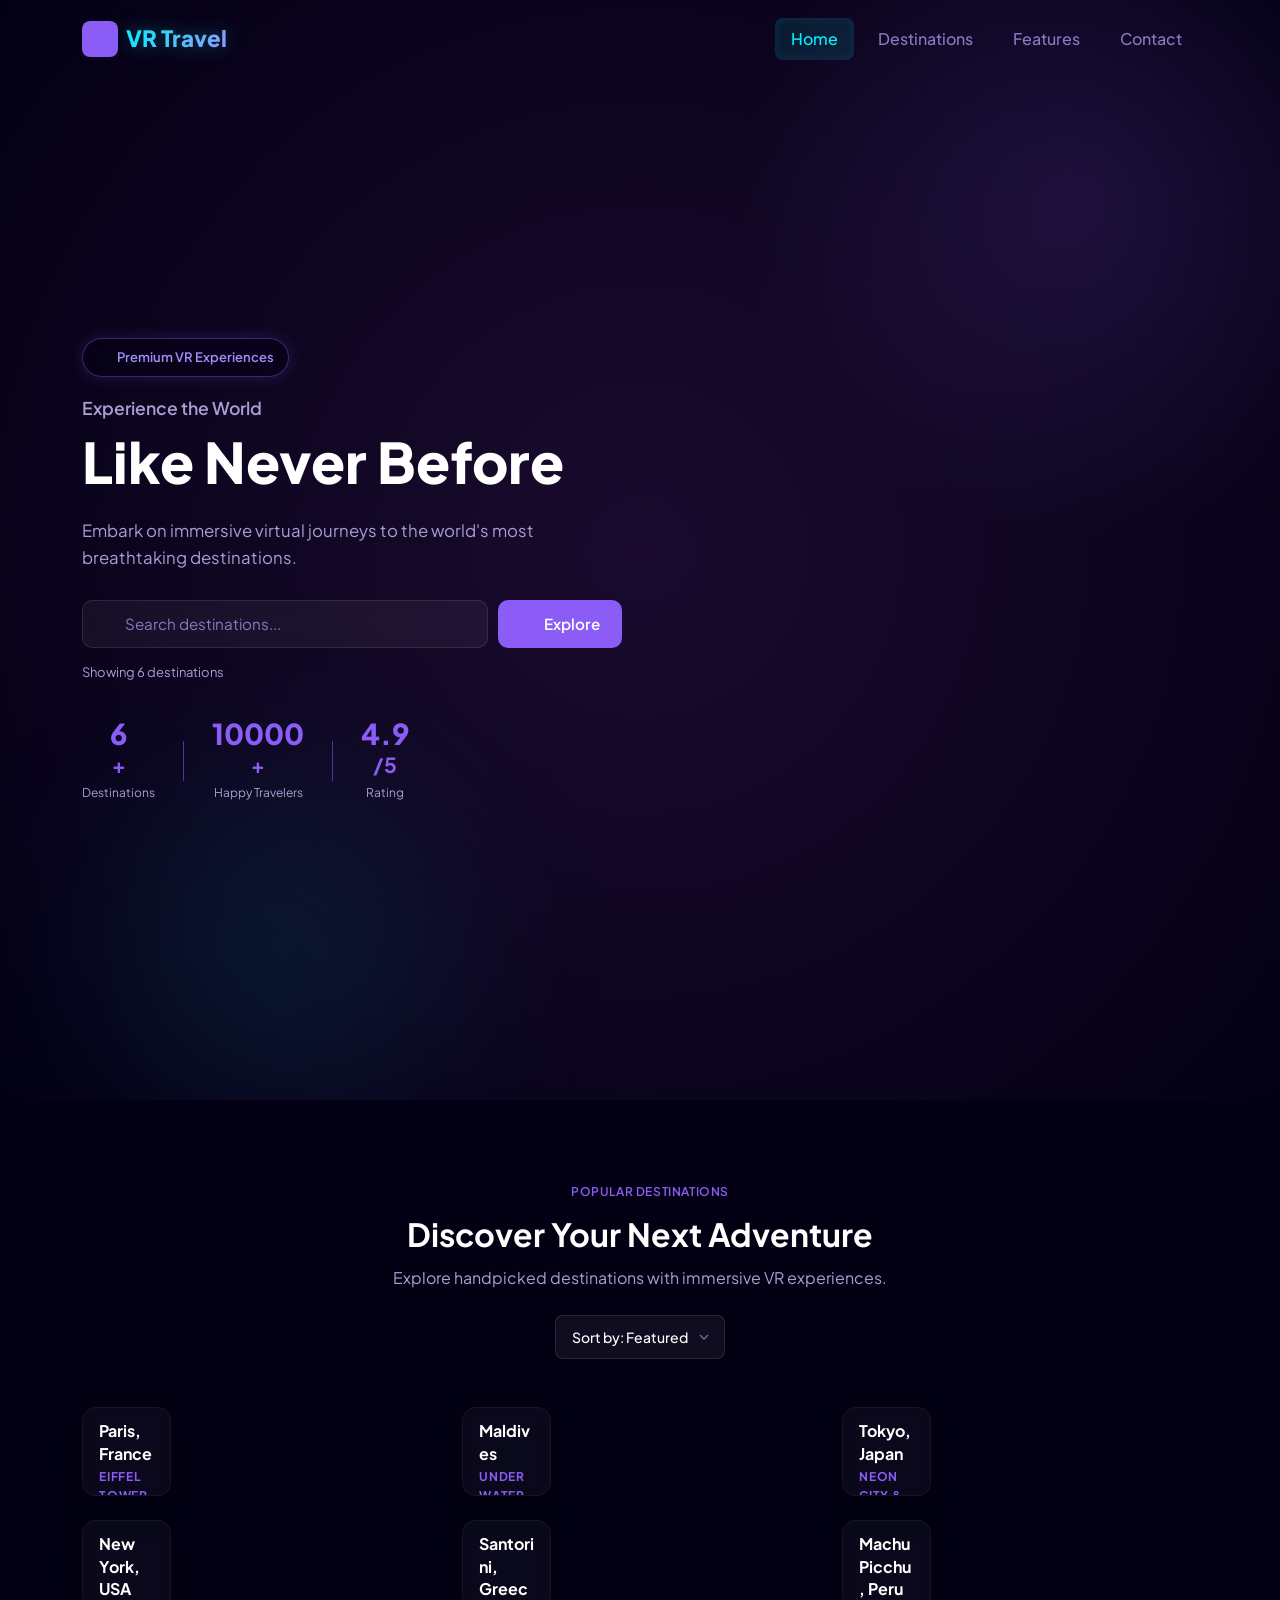
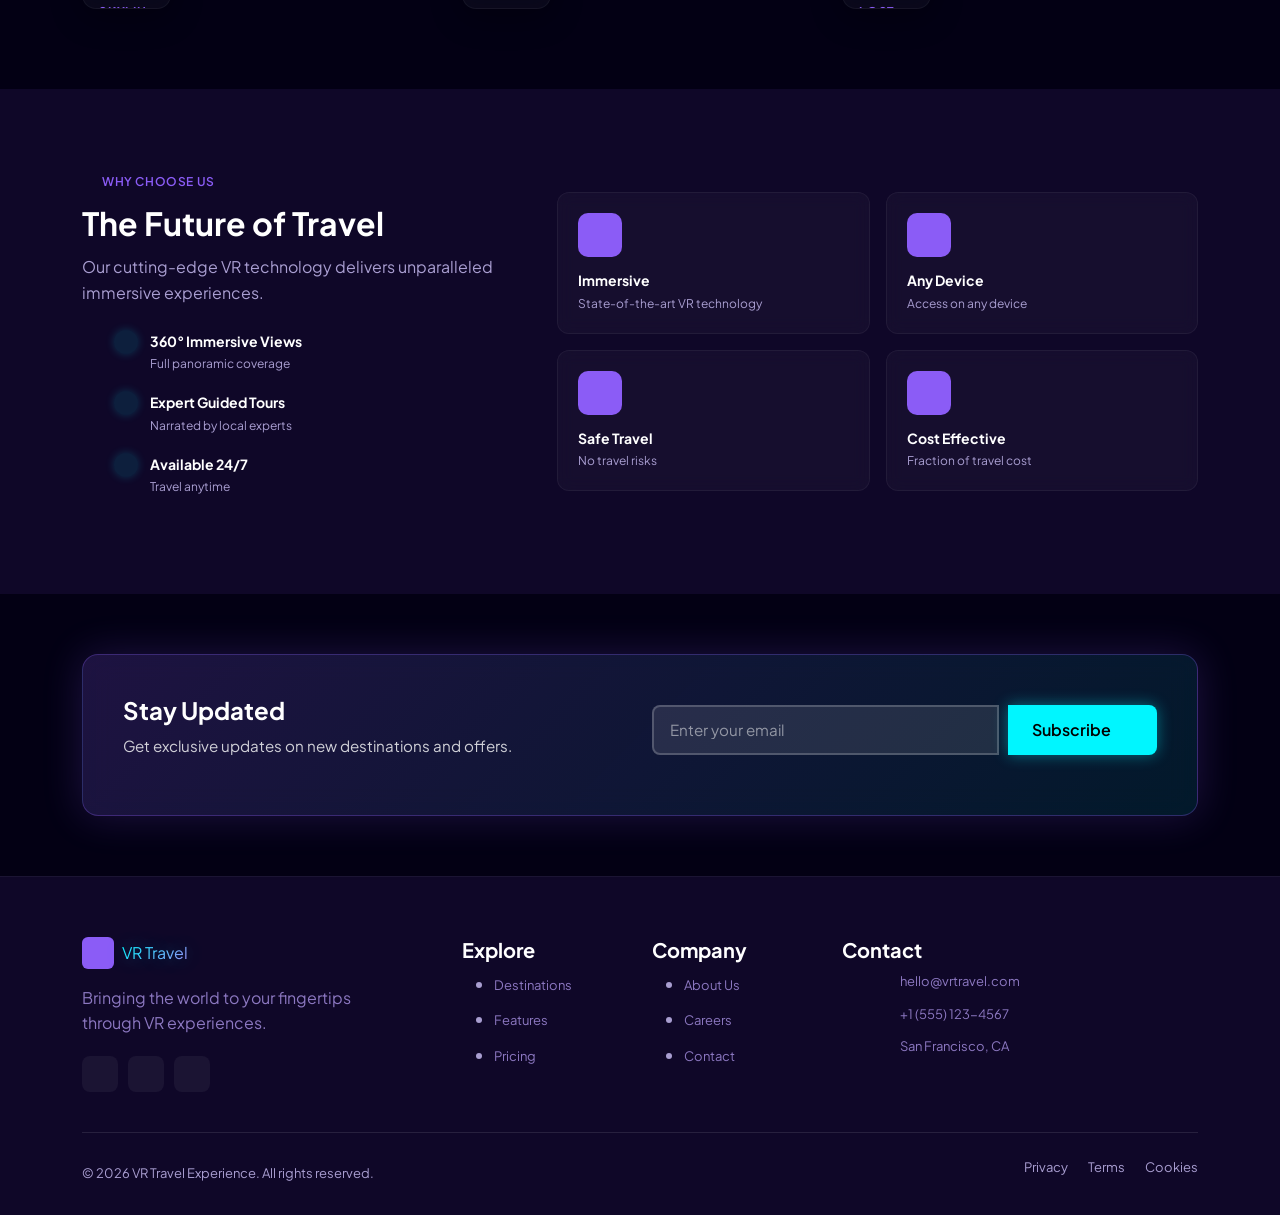
==== index.html @ 889897de "Update files" ====
<!DOCTYPE html>
<html lang="en">
<head>
    <meta charset="UTF-8">
    <meta name="viewport" content="width=device-width, initial-scale=1.0">
    <meta name="description" content="Experience immersive virtual reality travel tours to Paris, Maldives, and Tokyo. Explore top destinations through interactive VR guides and 360° panoramic views.">
    <meta name="keywords" content="virtual reality, VR travel, immersive tours, Paris, Maldives, Tokyo">
    <meta name="author" content="VR Travel Experience">
    <title>VR Travel Experience | Immersive Virtual Reality Tours</title>
    
    <!-- Google Fonts -->
    <link rel="preconnect" href="https://fonts.googleapis.com">
    <link rel="preconnect" href="https://fonts.gstatic.com" crossorigin>
    <link href="https://fonts.googleapis.com/css2?family=Plus+Jakarta+Sans:wght@400;500;600;700;800&display=swap" rel="stylesheet">
    
    <!-- Bootstrap CSS -->
    <link href="https://cdn.jsdelivr.net/npm/bootstrap@5.3.0/dist/css/bootstrap.min.css" rel="stylesheet">
    
    <!-- Lucide Icons -->
    <script src="https://unpkg.com/lucide@latest"></script>
    
    <link rel="stylesheet" href="css/style.css">
    <link rel="stylesheet" href="css/dark-theme.css">
</head>
<body>
    <!-- Loading Screen -->
    <div id="loader" class="loader-wrapper">
        <div class="loader-content">
            <div class="loader-spinner"></div>
            <p>Loading...</p>
        </div>
    </div>

    <!-- Navigation -->
    <nav class="navbar navbar-expand-lg fixed-top" id="navbar">
        <div class="container">
            <a class="navbar-brand d-flex align-items-center" href="#">
                <div class="brand-icon">
                    <i data-lucide="globe"></i>
                </div>
                <span class="brand-text">VR Travel</span>
            </a>
            <button class="navbar-toggler" type="button" data-bs-toggle="collapse" data-bs-target="#navbarNav">
                <span class="toggler-icon">
                    <i data-lucide="menu"></i>
                </span>
            </button>
            <div class="collapse navbar-collapse justify-content-end" id="navbarNav">
                <ul class="navbar-nav align-items-center gap-2">
                    <li class="nav-item"><a class="nav-link active" href="#home">Home</a></li>
                    <li class="nav-item"><a class="nav-link" href="#destinations">Destinations</a></li>
                    <li class="nav-item"><a class="nav-link" href="#features">Features</a></li>
                    <li class="nav-item"><a class="nav-link" href="#newsletter">Contact</a></li>
                </ul>
            </div>
        </div>
    </nav>

    <!-- Hero Section -->
    <section class="hero-section" id="home">
        <div class="hero-bg">
            <div class="hero-gradient"></div>
        </div>
        <div class="container">
            <div class="row align-items-center min-vh-100">
                <div class="col-lg-7">
                    <div class="hero-content">
                        <div class="hero-badge">
                            <i data-lucide="sparkles"></i>
                            <span>Premium VR Experiences</span>
                        </div>
                        <h1 class="hero-title">
                            <span class="title-small">Experience the World</span>
                            <span class="title-large">Like Never Before</span>
                        </h1>
                        <p class="hero-description">
                            Embark on immersive virtual journeys to the world's most breathtaking destinations.
                        </p>
                        <div class="hero-search-box">
                            <div class="search-input-wrapper">
                                <i data-lucide="search" class="search-icon"></i>
                                <input type="text" id="searchInput" placeholder="Search destinations..." autocomplete="off">
                                <button type="button" id="clearSearch" class="clear-btn" style="display:none;">
                                    <i data-lucide="x"></i>
                                </button>
                            </div>
                            <button type="button" class="btn-search">
                                <i data-lucide="compass"></i>
                                <span>Explore</span>
                            </button>
                        </div>
                        <p id="searchResultsCount" class="search-results"></p>
                        
                        <div class="hero-stats">
                            <div class="stat-item">
                                <span class="stat-value" data-count="50">0</span>
                                <span class="stat-suffix">+</span>
                                <span class="stat-label">Destinations</span>
                            </div>
                            <div class="stat-divider"></div>
                            <div class="stat-item">
                                <span class="stat-value" data-count="10000">0</span>
                                <span class="stat-suffix">+</span>
                                <span class="stat-label">Happy Travelers</span>
                            </div>
                            <div class="stat-divider"></div>
                            <div class="stat-item">
                                <span class="stat-value">4.9</span>
                                <span class="stat-suffix">/5</span>
                                <span class="stat-label">Rating</span>
                            </div>
                        </div>
                    </div>
                </div>
            </div>
        </div>
    </section>

    <!-- Destinations Section -->
    <section class="destinations-section" id="destinations">
        <div class="container">
            <div class="section-header text-center">
                <span class="section-label">
                    <i data-lucide="map-pin"></i>
                    Popular Destinations
                </span>
                <h2 class="section-title">Discover Your Next Adventure</h2>
                <p class="section-description">
                    Explore handpicked destinations with immersive VR experiences.
                </p>
                
                <div class="section-filters">
                    <select id="sortSelect" class="filter-select">
                        <option value="default">Sort by: Featured</option>
                        <option value="name">Name (A-Z)</option>
                        <option value="name-desc">Name (Z-A)</option>
                    </select>
                </div>
            </div>

            <div id="destinationsRow" class="destinations-grid"></div>
            
            <div id="noResultsMessage" class="no-results text-center" style="display:none;">
                <i data-lucide="search-x" class="no-results-icon"></i>
                <h3>No destinations found</h3>
                <p>Try adjusting your search terms</p>
                <button class="btn btn-outline-primary" id="resetSearch">
                    <i data-lucide="rotate-ccw"></i>
                    Reset Search
                </button>
            </div>
        </div>
    </section>

    <!-- Features Section -->
    <section class="features-section" id="features">
        <div class="container">
            <div class="row align-items-center">
                <div class="col-lg-5">
                    <div class="features-content">
                        <span class="section-label">
                            <i data-lucide="zap"></i>
                            Why Choose Us
                        </span>
                        <h2 class="section-title text-start">The Future of Travel</h2>
                        <p class="features-description">
                            Our cutting-edge VR technology delivers unparalleled immersive experiences.
                        </p>
                        <ul class="features-list">
                            <li>
                                <div class="feature-check">
                                    <i data-lucide="check"></i>
                                </div>
                                <div>
                                    <strong>360° Immersive Views</strong>
                                    <p>Full panoramic coverage</p>
                                </div>
                            </li>
                            <li>
                                <div class="feature-check">
                                    <i data-lucide="check"></i>
                                </div>
                                <div>
                                    <strong>Expert Guided Tours</strong>
                                    <p>Narrated by local experts</p>
                                </div>
                            </li>
                            <li>
                                <div class="feature-check">
                                    <i data-lucide="check"></i>
                                </div>
                                <div>
                                    <strong>Available 24/7</strong>
                                    <p>Travel anytime</p>
                                </div>
                            </li>
                        </ul>
                    </div>
                </div>
                <div class="col-lg-7">
                    <div class="features-grid">
                        <div class="feature-card">
                            <div class="feature-icon">
                                <i data-lucide="eye"></i>
                            </div>
                            <h3>Immersive</h3>
                            <p>State-of-the-art VR technology</p>
                        </div>
                        <div class="feature-card">
                            <div class="feature-icon">
                                <i data-lucide="smartphone"></i>
                            </div>
                            <h3>Any Device</h3>
                            <p>Access on any device</p>
                        </div>
                        <div class="feature-card">
                            <div class="feature-icon">
                                <i data-lucide="shield-check"></i>
                            </div>
                            <h3>Safe Travel</h3>
                            <p>No travel risks</p>
                        </div>
                        <div class="feature-card">
                            <div class="feature-icon">
                                <i data-lucide="wallet"></i>
                            </div>
                            <h3>Cost Effective</h3>
                            <p>Fraction of travel cost</p>
                        </div>
                    </div>
                </div>
            </div>
        </div>
    </section>

    <!-- Newsletter Section -->
    <section class="newsletter-section" id="newsletter">
        <div class="container">
            <div class="newsletter-card">
                <div class="row align-items-center">
                    <div class="col-lg-6">
                        <div class="newsletter-content">
                            <h2>Stay Updated</h2>
                            <p>Get exclusive updates on new destinations and offers.</p>
                        </div>
                    </div>
                    <div class="col-lg-6">
                        <form id="newsletterForm" class="newsletter-form">
                            <div class="input-group">
                                <input type="email" id="emailInput" class="form-control" placeholder="Enter your email" required>
                                <button type="submit" class="btn btn-primary">
                                    <span>Subscribe</span>
                                    <i data-lucide="send"></i>
                                </button>
                            </div>
                            <div id="newsletterMessage" class="form-message"></div>
                        </form>
                    </div>
                </div>
            </div>
        </div>
    </section>

    <!-- Footer -->
    <footer class="site-footer">
        <div class="container">
            <div class="footer-top">
                <div class="row">
                    <div class="col-lg-4 mb-5 mb-lg-0">
                        <div class="footer-brand">
                            <a href="#" class="d-flex align-items-center gap-2 text-decoration-none mb-3">
                                <div class="brand-icon-sm">
                                    <i data-lucide="globe"></i>
                                </div>
                                <span class="brand-text">VR Travel</span>
                            </a>
                            <p>Bringing the world to your fingertips through VR experiences.</p>
                            <div class="footer-social">
                                <a href="#" aria-label="Twitter"><i data-lucide="twitter"></i></a>
                                <a href="#" aria-label="Instagram"><i data-lucide="instagram"></i></a>
                                <a href="#" aria-label="YouTube"><i data-lucide="youtube"></i></a>
                            </div>
                        </div>
                    </div>
                    <div class="col-6 col-lg-2">
                        <h5>Explore</h5>
                        <ul class="footer-links">
                            <li><a href="#destinations">Destinations</a></li>
                            <li><a href="#features">Features</a></li>
                            <li><a href="#">Pricing</a></li>
                        </ul>
                    </div>
                    <div class="col-6 col-lg-2">
                        <h5>Company</h5>
                        <ul class="footer-links">
                            <li><a href="#">About Us</a></li>
                            <li><a href="#">Careers</a></li>
                            <li><a href="#">Contact</a></li>
                        </ul>
                    </div>
                    <div class="col-lg-4">
                        <h5>Contact</h5>
                        <ul class="footer-contact">
                            <li><i data-lucide="mail"></i><span>hello@vrtravel.com</span></li>
                            <li><i data-lucide="phone"></i><span>+1 (555) 123-4567</span></li>
                            <li><i data-lucide="map-pin"></i><span>San Francisco, CA</span></li>
                        </ul>
                    </div>
                </div>
            </div>
            <div class="footer-bottom">
                <div class="row align-items-center">
                    <div class="col-md-6">
                        <p>&copy; 2026 VR Travel Experience. All rights reserved.</p>
                    </div>
                    <div class="col-md-6">
                        <ul class="footer-legal">
                            <li><a href="#">Privacy</a></li>
                            <li><a href="#">Terms</a></li>
                            <li><a href="#">Cookies</a></li>
                        </ul>
                    </div>
                </div>
            </div>
        </div>
    </footer>

    <!-- VR Modal -->
    <div class="modal fade" id="vrModal" tabindex="-1">
        <div class="modal-dialog modal-lg modal-dialog-centered">
            <div class="modal-content">
                <div class="modal-header border-0">
                    <h5 class="modal-title" id="vrModalLabel">VR Tour</h5>
                    <button type="button" class="btn-close" data-bs-dismiss="modal"></button>
                </div>
                <div class="modal-body p-0">
                    <div class="ratio ratio-16x9">
                        <iframe id="vrVideo" src="" allowfullscreen></iframe>
                    </div>
                    <div class="p-4">
                        <p id="vrDescription" class="mb-4"></p>
                        <h6 class="mb-3">Tour Highlights</h6>
                        <ul id="vrFeatures" class="features-list-modal list-unstyled"></ul>
                    </div>
                </div>
                <div class="modal-footer border-0">
                    <button type="button" class="btn btn-secondary" data-bs-dismiss="modal">Close</button>
                    <a id="exploreLink" href="#" target="_blank" class="btn btn-primary">
                        <i data-lucide="external-link"></i>
                        View on Maps
                    </a>
                </div>
            </div>
        </div>
    </div>

    <!-- Toast Container -->
    <div id="toastContainer" class="toast-container"></div>

    <!-- Scripts -->
    <script src="https://code.jquery.com/jquery-3.7.0.min.js"></script>
    <script src="https://cdn.jsdelivr.net/npm/bootstrap@5.3.0/dist/js/bootstrap.bundle.min.js"></script>
    <script src="js/app.js"></script>
</body>
</html>
---- css/style.css ----
/* VR Travel Experience - Clean Professional Styles */

:root {
    --primary: #2563eb;
    --primary-dark: #1d4ed8;
    --primary-light: #3b82f6;
    --accent: #f59e0b;
    --dark: #111827;
    --dark-secondary: #1f2937;
    --white: #ffffff;
    --gray-50: #f9fafb;
    --gray-100: #f3f4f6;
    --gray-200: #e5e7eb;
    --gray-300: #d1d5db;
    --gray-400: #9ca3af;
    --gray-500: #6b7280;
    --gray-600: #4b5563;
    --success: #10b981;
    --danger: #ef4444;
}

/* Reset */
*,
*::before,
*::after {
    box-sizing: border-box;
    margin: 0;
    padding: 0;
}

html {
    scroll-behavior: smooth;
}

body {
    font-family: 'Plus Jakarta Sans', -apple-system, BlinkMacSystemFont, sans-serif;
    font-size: 16px;
    line-height: 1.6;
    color: var(--gray-600);
    background: var(--white);
    -webkit-font-smoothing: antialiased;
}

/* Typography */
h1,
h2,
h3,
h4,
h5,
h6 {
    font-weight: 700;
    line-height: 1.3;
    color: var(--dark);
}

a {
    text-decoration: none;
    color: inherit;
}

img {
    max-width: 100%;
    height: auto;
}

/* Loader */
.loader-wrapper {
    position: fixed;
    inset: 0;
    background: var(--white);
    display: flex;
    align-items: center;
    justify-content: center;
    z-index: 9999;
    transition: opacity 0.3s;
}

.loader-wrapper.hidden {
    opacity: 0;
    pointer-events: none;
}

.loader-spinner {
    width: 40px;
    height: 40px;
    border: 3px solid var(--gray-200);
    border-top-color: var(--primary);
    border-radius: 50%;
    animation: spin 1s linear infinite;
}

@keyframes spin {
    to {
        transform: rotate(360deg);
    }
}

/* Navigation */
.navbar {
    padding: 16px 0;
    background: transparent;
    transition: all 0.3s;
}

.navbar.scrolled {
    background: rgba(255, 255, 255, 0.95);
    box-shadow: 0 1px 3px rgba(0, 0, 0, 0.1);
    padding: 12px 0;
}

.navbar-brand {
    display: flex;
    align-items: center;
    gap: 8px;
    font-weight: 800;
    font-size: 1.4rem;
    color: var(--dark) !important;
}

.brand-icon {
    width: 36px;
    height: 36px;
    background: var(--primary);
    border-radius: 8px;
    display: flex;
    align-items: center;
    justify-content: center;
    color: var(--white);
}

.brand-icon i {
    width: 20px;
    height: 20px;
}

.brand-text {
    background: linear-gradient(135deg, var(--primary), var(--primary-light));
    -webkit-background-clip: text;
    -webkit-text-fill-color: transparent;
}

.nav-link {
    font-weight: 500;
    color: var(--gray-500) !important;
    padding: 8px 16px !important;
    border-radius: 8px;
    transition: all 0.2s;
}

.nav-link:hover,
.nav-link.active {
    color: var(--primary) !important;
    background: var(--gray-50);
}

/* Hero Section */
.hero-section {
    min-height: 100vh;
    display: flex;
    align-items: center;
    padding: 120px 0 80px;
    background: linear-gradient(135deg, #eff6ff 0%, #dbeafe 50%, #ecfdf5 100%);
    position: relative;
}

.hero-gradient {
    position: absolute;
    width: 600px;
    height: 600px;
    background: radial-gradient(circle, rgba(37, 99, 235, 0.08) 0%, transparent 70%);
    top: -100px;
    right: -100px;
    border-radius: 50%;
}

.hero-content {
    position: relative;
    z-index: 1;
}

.hero-badge {
    display: inline-flex;
    align-items: center;
    gap: 6px;
    background: var(--white);
    border: 1px solid var(--gray-200);
    padding: 8px 14px;
    border-radius: 50px;
    font-size: 13px;
    font-weight: 600;
    color: var(--primary);
    margin-bottom: 20px;
}

.hero-badge i {
    width: 14px;
    height: 14px;
}

.hero-title {
    margin-bottom: 20px;
}

.title-small {
    display: block;
    font-size: 1.1rem;
    font-weight: 600;
    color: var(--gray-500);
    margin-bottom: 6px;
}

.title-large {
    display: block;
    font-size: clamp(2.2rem, 5vw, 3.5rem);
    font-weight: 800;
    color: var(--dark);
}

.hero-description {
    font-size: 1.05rem;
    color: var(--gray-500);
    max-width: 480px;
    margin-bottom: 28px;
}

/* Search Box */
.hero-search-box {
    display: flex;
    gap: 10px;
    max-width: 540px;
    margin-bottom: 14px;
}

.search-input-wrapper {
    flex: 1;
    display: flex;
    align-items: center;
    background: var(--white);
    border: 2px solid var(--gray-200);
    border-radius: 10px;
    padding: 4px 4px 4px 14px;
    transition: all 0.2s;
}

.search-input-wrapper:focus-within {
    border-color: var(--primary);
    box-shadow: 0 0 0 3px rgba(37, 99, 235, 0.1);
}

.search-icon {
    width: 18px;
    height: 18px;
    color: var(--gray-400);
    margin-right: 10px;
}

.search-input-wrapper input {
    flex: 1;
    border: none;
    outline: none;
    font-size: 0.95rem;
    background: transparent;
    color: var(--dark);
}

.search-input-wrapper input::placeholder {
    color: var(--gray-400);
}

.clear-btn {
    width: 28px;
    height: 28px;
    border: none;
    background: var(--gray-100);
    border-radius: 6px;
    display: flex;
    align-items: center;
    justify-content: center;
    cursor: pointer;
    color: var(--gray-500);
}

.clear-btn:hover {
    background: var(--gray-200);
}

.clear-btn i {
    width: 14px;
    height: 14px;
}

.btn-search {
    display: flex;
    align-items: center;
    gap: 6px;
    background: var(--primary);
    color: var(--white);
    border: none;
    padding: 12px 22px;
    border-radius: 10px;
    font-weight: 600;
    font-size: 0.95rem;
    cursor: pointer;
    transition: all 0.2s;
}

.btn-search:hover {
    background: var(--primary-dark);
    transform: translateY(-1px);
}

.btn-search i {
    width: 18px;
    height: 18px;
}

.search-results {
    font-size: 13px;
    color: var(--gray-500);
    min-height: 18px;
}

/* Stats */
.hero-stats {
    display: flex;
    align-items: center;
    gap: 28px;
    margin-top: 36px;
}

.stat-item {
    text-align: center;
}

.stat-value {
    display: block;
    font-size: 1.8rem;
    font-weight: 800;
    color: var(--primary);
    line-height: 1;
}

.stat-suffix {
    font-size: 1.3rem;
    font-weight: 700;
    color: var(--primary);
}

.stat-label {
    display: block;
    font-size: 12px;
    color: var(--gray-500);
    margin-top: 2px;
}

.stat-divider {
    width: 1px;
    height: 40px;
    background: var(--gray-300);
}

/* Sections */
section {
    padding: 80px 0;
}

.section-header {
    max-width: 600px;
    margin: 0 auto 48px;
    text-align: center;
}

.section-label {
    display: inline-flex;
    align-items: center;
    gap: 6px;
    font-size: 12px;
    font-weight: 600;
    color: var(--primary);
    text-transform: uppercase;
    letter-spacing: 0.05em;
    margin-bottom: 12px;
}

.section-label i {
    width: 14px;
    height: 14px;
}

.section-title {
    font-size: 2rem;
    margin-bottom: 10px;
}

.section-description {
    font-size: 1rem;
    color: var(--gray-500);
}

.section-filters {
    margin-top: 24px;
}

.filter-select {
    padding: 10px 36px 10px 16px;
    border: 2px solid var(--gray-200);
    border-radius: 8px;
    font-size: 14px;
    font-weight: 500;
    color: var(--dark);
    background: var(--white) url("data:image/svg+xml,%3Csvg xmlns='http://www.w3.org/2000/svg' width='16' height='16' viewBox='0 0 24 24' fill='none' stroke='%236b7280' stroke-width='2'%3E%3Cpolyline points='6,9 12,15 18,9'%3E%3C/polyline%3E%3C/svg%3E") no-repeat right 12px center;
    cursor: pointer;
    appearance: none;
}

.filter-select:focus {
    outline: none;
    border-color: var(--primary);
}

/* Destinations Section */
.destinations-section {
    background: var(--gray-50);
}

.destinations-grid {
    display: grid;
    grid-template-columns: repeat(auto-fill, minmax(300px, 1fr));
    gap: 24px;
}

/* Destination Card */
.destinations-grid .card {
    background: var(--white);
    border-radius: 14px;
    overflow: hidden;
    box-shadow: 0 2px 8px rgba(0, 0, 0, 0.08);
    transition: all 0.3s cubic-bezier(0.4, 0, 0.2, 1);
    border: 1px solid var(--gray-100);
}

.destinations-grid .card:hover {
    transform: translateY(-8px);
    box-shadow: 0 20px 40px rgba(0, 0, 0, 0.12);
    border-color: var(--primary-light);
}

.card-image-wrapper {
    position: relative;
    overflow: hidden;
    height: 240px;
    background: linear-gradient(135deg, var(--gray-100), var(--gray-200));
}

.card-image-wrapper .card-img-top {
    width: 100%;
    height: 100%;
    object-fit: cover;
    transition: transform 0.5s cubic-bezier(0.4, 0, 0.2, 1);
}

.card:hover .card-image-wrapper .card-img-top {
    transform: scale(1.08);
}

.card-badge {
    position: absolute;
    top: 12px;
    right: 12px;
    background: linear-gradient(135deg, rgba(37, 99, 235, 0.95), rgba(59, 130, 246, 0.95));
    color: var(--white);
    padding: 7px 14px;
    border-radius: 20px;
    font-size: 11px;
    font-weight: 700;
    text-transform: uppercase;
    letter-spacing: 0.6px;
    backdrop-filter: blur(10px);
    box-shadow: 0 4px 12px rgba(37, 99, 235, 0.3);
}

.destinations-grid .card-body {
    padding: 0;
    display: flex;
    flex-direction: column;
    height: 100%;
}

.card-content {
    padding: 20px;
    flex: 1;
    display: flex;
    flex-direction: column;
    justify-content: space-between;
}

.destinations-grid .card-title {
    font-size: 16px;
    font-weight: 700;
    color: var(--dark);
    margin-bottom: 6px;
    line-height: 1.4;
}

.destinations-grid .card-subtitle {
    font-size: 12px;
    color: var(--primary);
    font-weight: 700;
    margin-bottom: 10px;
    text-transform: uppercase;
    letter-spacing: 0.8px;
}

.destinations-grid .card-text {
    color: var(--gray-500);
    font-size: 14px;
    line-height: 1.6;
    margin: 0;
}

.card-actions {
    display: flex;
    align-items: center;
    justify-content: space-between;
    padding: 16px 20px;
    background: linear-gradient(to bottom, var(--gray-50), var(--white));
    border-top: 1px solid var(--gray-100);
    gap: 12px;
}

.card-meta {
    display: flex;
    align-items: center;
    gap: 12px;
    color: var(--gray-600);
    font-size: 13px;
    font-weight: 500;
}

.card-meta span {
    display: flex;
    align-items: center;
    gap: 4px;
}

.card-meta i {
    width: 14px;
    height: 14px;
}

.star-icon {
    color: var(--accent);
    fill: var(--accent);
}

.start-tour {
    display: inline-flex;
    align-items: center;
    justify-content: center;
    gap: 6px;
    background: linear-gradient(135deg, var(--primary), var(--primary-light));
    color: var(--white);
    border: none;
    padding: 10px 16px;
    border-radius: 8px;
    font-weight: 700;
    font-size: 13px;
    cursor: pointer;
    transition: all 0.3s cubic-bezier(0.4, 0, 0.2, 1);
    box-shadow: 0 4px 12px rgba(37, 99, 235, 0.3);
    text-transform: uppercase;
    letter-spacing: 0.5px;
    white-space: nowrap;
}

.start-tour:hover {
    background: linear-gradient(135deg, var(--primary-dark), var(--primary));
    transform: translateY(-2px);
    box-shadow: 0 6px 20px rgba(37, 99, 235, 0.4);
}

.start-tour:active {
    transform: translateY(0);
}

.start-tour i {
    width: 14px;
    height: 14px;
}

/* No Results */
.no-results {
    padding: 60px 20px;
    text-align: center;
}

.no-results-icon {
    width: 48px;
    height: 48px;
    color: var(--gray-300);
    margin-bottom: 16px;
}

.no-results h3 {
    font-size: 1.1rem;
    margin-bottom: 6px;
}

.no-results p {
    color: var(--gray-500);
    margin-bottom: 16px;
}

/* Features Section */
.features-section {
    background: var(--white);
}

.features-content {
    padding-right: 40px;
}

.features-description {
    font-size: 1rem;
    color: var(--gray-500);
    margin-bottom: 24px;
}

.features-list {
    list-style: none;
}

.features-list li {
    display: flex;
    gap: 12px;
    margin-bottom: 18px;
}

.feature-check {
    width: 24px;
    height: 24px;
    background: rgba(37, 99, 235, 0.1);
    border-radius: 50%;
    display: flex;
    align-items: center;
    justify-content: center;
    color: var(--primary);
    flex-shrink: 0;
}

.feature-check i {
    width: 12px;
    height: 12px;
}

.features-list strong {
    display: block;
    color: var(--dark);
    font-size: 14px;
    margin-bottom: 2px;
}

.features-list p {
    font-size: 12px;
    color: var(--gray-500);
    margin: 0;
}

.features-grid {
    display: grid;
    grid-template-columns: repeat(2, 1fr);
    gap: 16px;
}

.feature-card {
    background: var(--gray-50);
    border-radius: 12px;
    padding: 20px;
    transition: all 0.2s;
}

.feature-card:hover {
    background: var(--white);
    box-shadow: 0 4px 12px rgba(0, 0, 0, 0.08);
}

.feature-icon {
    width: 44px;
    height: 44px;
    background: var(--primary);
    border-radius: 10px;
    display: flex;
    align-items: center;
    justify-content: center;
    color: var(--white);
    margin-bottom: 14px;
}

.feature-icon i {
    width: 22px;
    height: 22px;
}

.feature-card h3 {
    font-size: 14px;
    margin-bottom: 4px;
}

.feature-card p {
    font-size: 12px;
    color: var(--gray-500);
    margin: 0;
}

/* Newsletter */
.newsletter-section {
    background: var(--dark);
    padding: 60px 0;
}

.newsletter-card {
    background: linear-gradient(135deg, var(--primary), var(--primary-dark));
    border-radius: 16px;
    padding: 40px;
}

.newsletter-content h2 {
    color: var(--white);
    font-size: 1.5rem;
    margin-bottom: 8px;
}

.newsletter-content p {
    color: rgba(255, 255, 255, 0.8);
    font-size: 0.95rem;
}

.newsletter-form .input-group {
    display: flex;
    gap: 10px;
}

.newsletter-form .form-control {
    flex: 1;
    padding: 12px 16px;
    border: 2px solid rgba(255, 255, 255, 0.2);
    border-radius: 8px;
    font-size: 0.95rem;
    background: rgba(255, 255, 255, 0.1);
    color: var(--white);
}

.newsletter-form .form-control::placeholder {
    color: rgba(255, 255, 255, 0.5);
}

.newsletter-form .form-control:focus {
    outline: none;
    border-color: var(--white);
}

.newsletter-form .btn-primary {
    padding: 12px 24px;
    background: var(--white);
    color: var(--primary);
    border: none;
    border-radius: 8px;
    font-weight: 600;
    display: flex;
    align-items: center;
    gap: 6px;
    cursor: pointer;
    white-space: nowrap;
}

.newsletter-form .btn-primary:hover {
    background: var(--gray-100);
}

.newsletter-form .btn-primary i {
    width: 16px;
    height: 16px;
}

.form-message {
    margin-top: 10px;
    font-size: 13px;
}

.form-message.success {
    color: #86efac;
}

.form-message.error {
    color: #fca5a5;
}

/* Footer */
.site-footer {
    background: var(--dark-secondary);
    padding: 60px 0 0;
}

.footer-brand p {
    color: var(--gray-400);
    margin: 12px 0 20px;
    max-width: 280px;
}

.brand-icon-sm {
    width: 32px;
    height: 32px;
    background: var(--primary);
    border-radius: 6px;
    display: flex;
    align-items: center;
    justify-content: center;
    color: var(--white);
}

.brand-icon-sm i {
    width: 18px;
    height: 18px;
}

.footer-social {
    display: flex;
    gap: 10px;
}

.footer-social a {
    width: 36px;
    height: 36px;
    background: rgba(255, 255, 255, 0.05);
    border-radius: 8px;
    display: flex;
    align-items: center;
    justify-content: center;
    color: var(--gray-400);
    transition: all 0.2s;
}

.footer-social a:hover {
    background: var(--primary);
    color: var(--white);
}

.footer-social a i {
    width: 16px;
    height: 16px;
}

.footer-links h5,
.footer-contact h5 {
    font-size: 14px;
    color: var(--white);
    margin-bottom: 16px;
}

.footer-links ul {
    list-style: none;
}

.footer-links li {
    margin-bottom: 10px;
}

.footer-links a {
    color: var(--gray-400);
    font-size: 13px;
    transition: color 0.2s;
}

.footer-links a:hover {
    color: var(--white);
}

.footer-contact {
    list-style: none;
}

.footer-contact li {
    display: flex;
    align-items: center;
    gap: 10px;
    color: var(--gray-400);
    font-size: 13px;
    margin-bottom: 12px;
}

.footer-contact i {
    width: 16px;
    height: 16px;
    color: var(--primary-light);
}

.footer-bottom {
    margin-top: 40px;
    padding: 20px 0;
    border-top: 1px solid rgba(255, 255, 255, 0.1);
}

.footer-bottom p {
    color: var(--gray-500);
    font-size: 13px;
    margin: 0;
}

.footer-legal {
    list-style: none;
    display: flex;
    justify-content: flex-end;
    gap: 20px;
}

.footer-legal a {
    color: var(--gray-500);
    font-size: 13px;
}

/* Modal */
.modal-content {
    border: none;
    border-radius: 14px;
    overflow: hidden;
}

.modal-header {
    padding: 16px 20px;
    border: none;
}

.modal-title {
    font-size: 1.1rem;
    font-weight: 700;
}

.modal-body {
    padding: 0;
}

.modal-body .ratio {
    border-radius: 0;
}

.modal-body .p-4 {
    padding: 20px !important;
}

.modal-footer {
    padding: 14px 20px;
    border: none;
}

.features-list-modal {
    display: grid;
    grid-template-columns: repeat(2, 1fr);
    gap: 10px;
}

.features-list-modal li {
    display: flex;
    align-items: center;
    gap: 8px;
    padding: 10px 14px;
    background: var(--gray-100);
    border-radius: 6px;
    font-size: 13px;
}

.features-list-modal li::before {
    content: '✓';
    color: var(--success);
    font-weight: 700;
}

/* Toast */
.toast-container {
    position: fixed;
    bottom: 20px;
    right: 20px;
    z-index: 1060;
    display: flex;
    flex-direction: column;
    gap: 10px;
}

.toast {
    background: var(--white);
    border-radius: 8px;
    padding: 14px 18px;
    box-shadow: 0 4px 12px rgba(0, 0, 0, 0.15);
    display: flex;
    align-items: center;
    gap: 10px;
    min-width: 260px;
    animation: slideIn 0.3s ease;
}

.toast.success {
    border-left: 4px solid var(--success);
}

.toast.error {
    border-left: 4px solid var(--danger);
}

@keyframes slideIn {
    from {
        opacity: 0;
        transform: translateX(100%);
    }

    to {
        opacity: 1;
        transform: translateX(0);
    }
}

/* Buttons */
.btn {
    font-weight: 600;
    padding: 10px 20px;
    border-radius: 8px;
    transition: all 0.2s;
}

.btn-primary {
    background: var(--primary);
    border-color: var(--primary);
}

.btn-primary:hover {
    background: var(--primary-dark);
    border-color: var(--primary-dark);
}

.btn-secondary {
    background: var(--gray-100);
    border-color: var(--gray-200);
    color: var(--dark);
}

.btn-secondary:hover {
    background: var(--gray-200);
}

.btn-outline-primary {
    border: 2px solid var(--primary);
    color: var(--primary);
    background: transparent;
}

.btn-outline-primary:hover {
    background: var(--primary);
    color: var(--white);
}

/* Responsive */
@media (max-width: 991px) {
    .features-content {
        padding-right: 0;
        margin-bottom: 32px;
    }

    .features-grid {
        grid-template-columns: 1fr;
    }
}

@media (max-width: 767px) {
    section {
        padding: 50px 0;
    }

    .hero-section {
        padding: 100px 0 50px;
    }

    .hero-search-box {
        flex-direction: column;
    }

    .btn-search {
        width: 100%;
        justify-content: center;
    }

    .hero-stats {
        flex-wrap: wrap;
        gap: 16px;
    }

    .stat-divider {
        display: none;
    }

    .destinations-grid {
        grid-template-columns: 1fr;
    }

    .card-image-wrapper {
        height: 200px;
    }

    .card-actions {
        flex-direction: row;
        gap: 8px;
    }

    .card-meta {
        font-size: 12px;
    }

    .start-tour {
        padding: 9px 12px;
        font-size: 12px;
    }

    .newsletter-card {
        padding: 24px;
    }

    .newsletter-form .input-group {
        flex-direction: column;
    }

    .newsletter-form .btn-primary {
        width: 100%;
        justify-content: center;
    }

    .footer-legal {
        justify-content: flex-start;
        flex-wrap: wrap;
        gap: 12px;
    }

    .features-list-modal {
        grid-template-columns: 1fr;
    }
}

@media (max-width: 575px) {
    .title-large {
        font-size: 1.8rem;
    }

    .stat-value {
        font-size: 1.4rem;
    }
}
---- css/dark-theme.css ----
/* VR Travel Experience - Premium Dark/Neon Glassmorphism Theme */

:root {
    --primary: #8b5cf6; /* Neon Purple */
    --primary-dark: #7c3aed;
    --primary-light: #a78bfa;
    --accent: #00f6ff; /* Neon Cyan */
    --dark: #030014; /* Deep space dark */
    --dark-secondary: #0f0728;
    --white: #ffffff;
    --gray-50: #1a103c;
    --gray-100: #2a1b54;
    --gray-200: #3b2875;
    --gray-300: #4c3699;
    --gray-400: #8c78c1;
    --gray-500: #a99ed1;
    --gray-600: #c9c1df;
    --success: #10b981;
    --danger: #ef4444;
}

body {
    background: var(--dark);
    color: var(--gray-500);
}

h1, h2, h3, h4, h5, h6 {
    color: var(--white);
}

/* Loading Screen adjustments */
.loader-wrapper {
    background: var(--dark) !important;
}

.loader-content p {
    color: var(--white) !important;
}

/* Glassmorphism Navbar */
.navbar.scrolled {
    background: rgba(3, 0, 20, 0.7) !important;
    backdrop-filter: blur(12px);
    -webkit-backdrop-filter: blur(12px);
    border-bottom: 1px solid rgba(139, 92, 246, 0.2);
    box-shadow: 0 4px 30px rgba(0, 0, 0, 0.5) !important;
}

.navbar-brand {
    color: var(--white) !important;
}

.brand-text {
    background: linear-gradient(135deg, var(--accent), var(--primary-light)) !important;
    -webkit-background-clip: text !important;
    -webkit-text-fill-color: transparent !important;
    text-shadow: 0 0 20px rgba(0, 246, 255, 0.4) !important;
}

.nav-link {
    color: var(--gray-400) !important;
    position: relative;
    overflow: hidden;
}

.nav-link.active, .nav-link:hover {
    color: var(--accent) !important;
    background: rgba(0, 246, 255, 0.1) !important;
    box-shadow: inset 0 0 10px rgba(0, 246, 255, 0.1);
}

/* Navbar toggler for mobile */
.navbar-toggler {
    filter: invert(1);
    border-color: rgba(255,255,255,0.2) !important;
}

/* Hero Section */
.hero-section {
    background: radial-gradient(circle at 50% 50%, #1a0b2e 0%, #030014 100%) !important;
    position: relative;
    overflow: hidden;
}

.hero-gradient {
    background: radial-gradient(circle, rgba(139, 92, 246, 0.15) 0%, transparent 60%) !important;
    width: 800px;
    height: 800px;
    top: -200px;
    right: -200px;
}

.hero-section::before {
    content: '';
    position: absolute;
    width: 300px;
    height: 300px;
    background: rgba(0, 246, 255, 0.1);
    filter: blur(100px);
    border-radius: 50%;
    bottom: 0;
    left: 10%;
    animation: drift 10s infinite alternate linear;
}

@keyframes drift {
    from { transform: translateX(0) translateY(0); }
    to { transform: translateX(50px) translateY(-50px); }
}

.hero-badge {
    background: rgba(3, 0, 20, 0.5) !important;
    border: 1px solid rgba(139, 92, 246, 0.4) !important;
    box-shadow: 0 0 15px rgba(139, 92, 246, 0.2);
    color: var(--primary-light) !important;
    backdrop-filter: blur(8px);
}

.title-large {
    color: var(--white) !important;
}

/* Search Box */
.search-input-wrapper {
    background: rgba(255, 255, 255, 0.05) !important;
    border: 1px solid rgba(255, 255, 255, 0.1) !important;
    backdrop-filter: blur(10px);
}

.search-input-wrapper:focus-within {
    border-color: var(--accent) !important;
    box-shadow: 0 0 15px rgba(0, 246, 255, 0.2) !important;
}

.search-input-wrapper input {
    color: var(--white) !important;
}

/* Destintions base overriding */
.destinations-section {
    background: var(--dark) !important;
}

.destinations-grid .card {
    background: rgba(255, 255, 255, 0.03) !important;
    border: 1px solid rgba(255, 255, 255, 0.05) !important;
    backdrop-filter: blur(10px);
    box-shadow: 0 8px 32px rgba(0, 0, 0, 0.3) !important;
    transform: translateY(0);
    transition: all 0.4s cubic-bezier(0.175, 0.885, 0.32, 1.275) !important;
    aspect-ratio: 1 / 1;
    display: flex;
    flex-direction: column;
}

.card-image-wrapper {
    height: 45% !important; /* Take less height so the card fits inside square */
}

.destinations-grid .card-body {
    flex: 1;
    display: flex;
    flex-direction: column;
    justify-content: space-between;
}

.card-content {
    padding: 12px 16px !important;
}

.card-actions {
    background: rgba(0, 0, 0, 0.2) !important;
    border-top: 1px solid rgba(255, 255, 255, 0.05) !important;
    padding: 10px 16px !important;
}

.destinations-grid .card-text {
    display: -webkit-box;
    -webkit-line-clamp: 2;
    -webkit-box-orient: vertical;
    overflow: hidden;
}

.destinations-grid .card:hover {
    border-color: var(--primary) !important;
    box-shadow: 0 12px 40px rgba(139, 92, 246, 0.3) !important;
    transform: translateY(-12px) scale(1.02) !important;
}

.destinations-grid .card-title {
    color: var(--white) !important;
}

.card-actions {
    background: rgba(0, 0, 0, 0.2) !important;
    border-top: 1px solid rgba(255, 255, 255, 0.05) !important;
}

.card-badge {
    background: rgba(139, 92, 246, 0.8) !important;
    border: 1px solid rgba(167, 139, 250, 0.5);
    box-shadow: 0 0 15px rgba(139, 92, 246, 0.5) !important;
}

.start-tour {
    background: linear-gradient(135deg, var(--primary), var(--accent)) !important;
    box-shadow: 0 0 15px rgba(139, 92, 246, 0.4) !important;
    color: #fff !important;
    border: none !important;
}

.start-tour:hover {
    background: linear-gradient(135deg, var(--accent), var(--primary)) !important;
    box-shadow: 0 0 25px rgba(0, 246, 255, 0.6) !important;
}

/* Features */
.features-section {
    background: var(--dark-secondary) !important;
}

.feature-card {
    background: rgba(255, 255, 255, 0.03) !important;
    border: 1px solid rgba(255, 255, 255, 0.05);
    backdrop-filter: blur(8px);
}

.feature-card:hover {
    background: rgba(255, 255, 255, 0.08) !important;
    border-color: var(--accent);
    box-shadow: 0 0 20px rgba(0, 246, 255, 0.2) !important;
}

.feature-card h3 {
    color: var(--white);
}

.feature-check {
    background: rgba(0, 246, 255, 0.1) !important;
    color: var(--accent) !important;
    box-shadow: 0 0 10px rgba(0, 246, 255, 0.2);
}

.features-list strong {
    color: var(--white);
}

/* Select */
.filter-select {
    background-color: rgba(255, 255, 255, 0.05) !important;
    border: 1px solid rgba(255, 255, 255, 0.1) !important;
    color: var(--white) !important;
}
.filter-select option {
    background-color: var(--dark);
    color: var(--white);
}

/* Newsletter */
.newsletter-section {
    background: var(--dark) !important;
}

.newsletter-card {
    background: linear-gradient(135deg, rgba(139, 92, 246, 0.2), rgba(0, 246, 255, 0.1)) !important;
    border: 1px solid rgba(139, 92, 246, 0.3);
    backdrop-filter: blur(15px);
    box-shadow: 0 0 40px rgba(139, 92, 246, 0.2);
}

.newsletter-form .btn-primary {
    background: var(--accent) !important;
    color: #000 !important;
    box-shadow: 0 0 15px rgba(0, 246, 255, 0.4);
    border: none;
}

.newsletter-form .btn-primary:hover {
    background: #fff !important;
    box-shadow: 0 0 25px rgba(255, 255, 255, 0.6) !important;
}

/* Modal */
.modal-content {
    background: rgba(15, 7, 40, 0.9) !important;
    backdrop-filter: blur(20px);
    border: 1px solid rgba(139, 92, 246, 0.4);
    box-shadow: 0 0 50px rgba(0, 0, 0, 0.8), 0 0 20px rgba(139, 92, 246, 0.2);
}

.modal-header, .modal-footer {
    border-color: rgba(255, 255, 255, 0.05) !important;
}

.modal-title {
    color: var(--accent) !important;
    text-shadow: 0 0 10px rgba(0, 246, 255, 0.3);
}

.btn-close {
    filter: invert(1);
}

.features-list-modal li {
    background: rgba(255, 255, 255, 0.05) !important;
    border: 1px solid rgba(255, 255, 255, 0.05);
    color: var(--white);
}
.features-list-modal li::before {
    color: var(--accent) !important;
}

/* Footer overrides */
.site-footer {
    background: var(--dark-secondary) !important;
    border-top: 1px solid rgba(255, 255, 255, 0.05);
}

/* Remove default Bootstrap focus outlines in search */
input:focus, select:focus {
    outline: none !important;
    box-shadow: none !important;
}

/* Toasts */
.toast {
    background: rgba(15, 7, 40, 0.95) !important;
    backdrop-filter: blur(10px);
    border: 1px solid rgba(139, 92, 246, 0.4);
    color: var(--white);
}
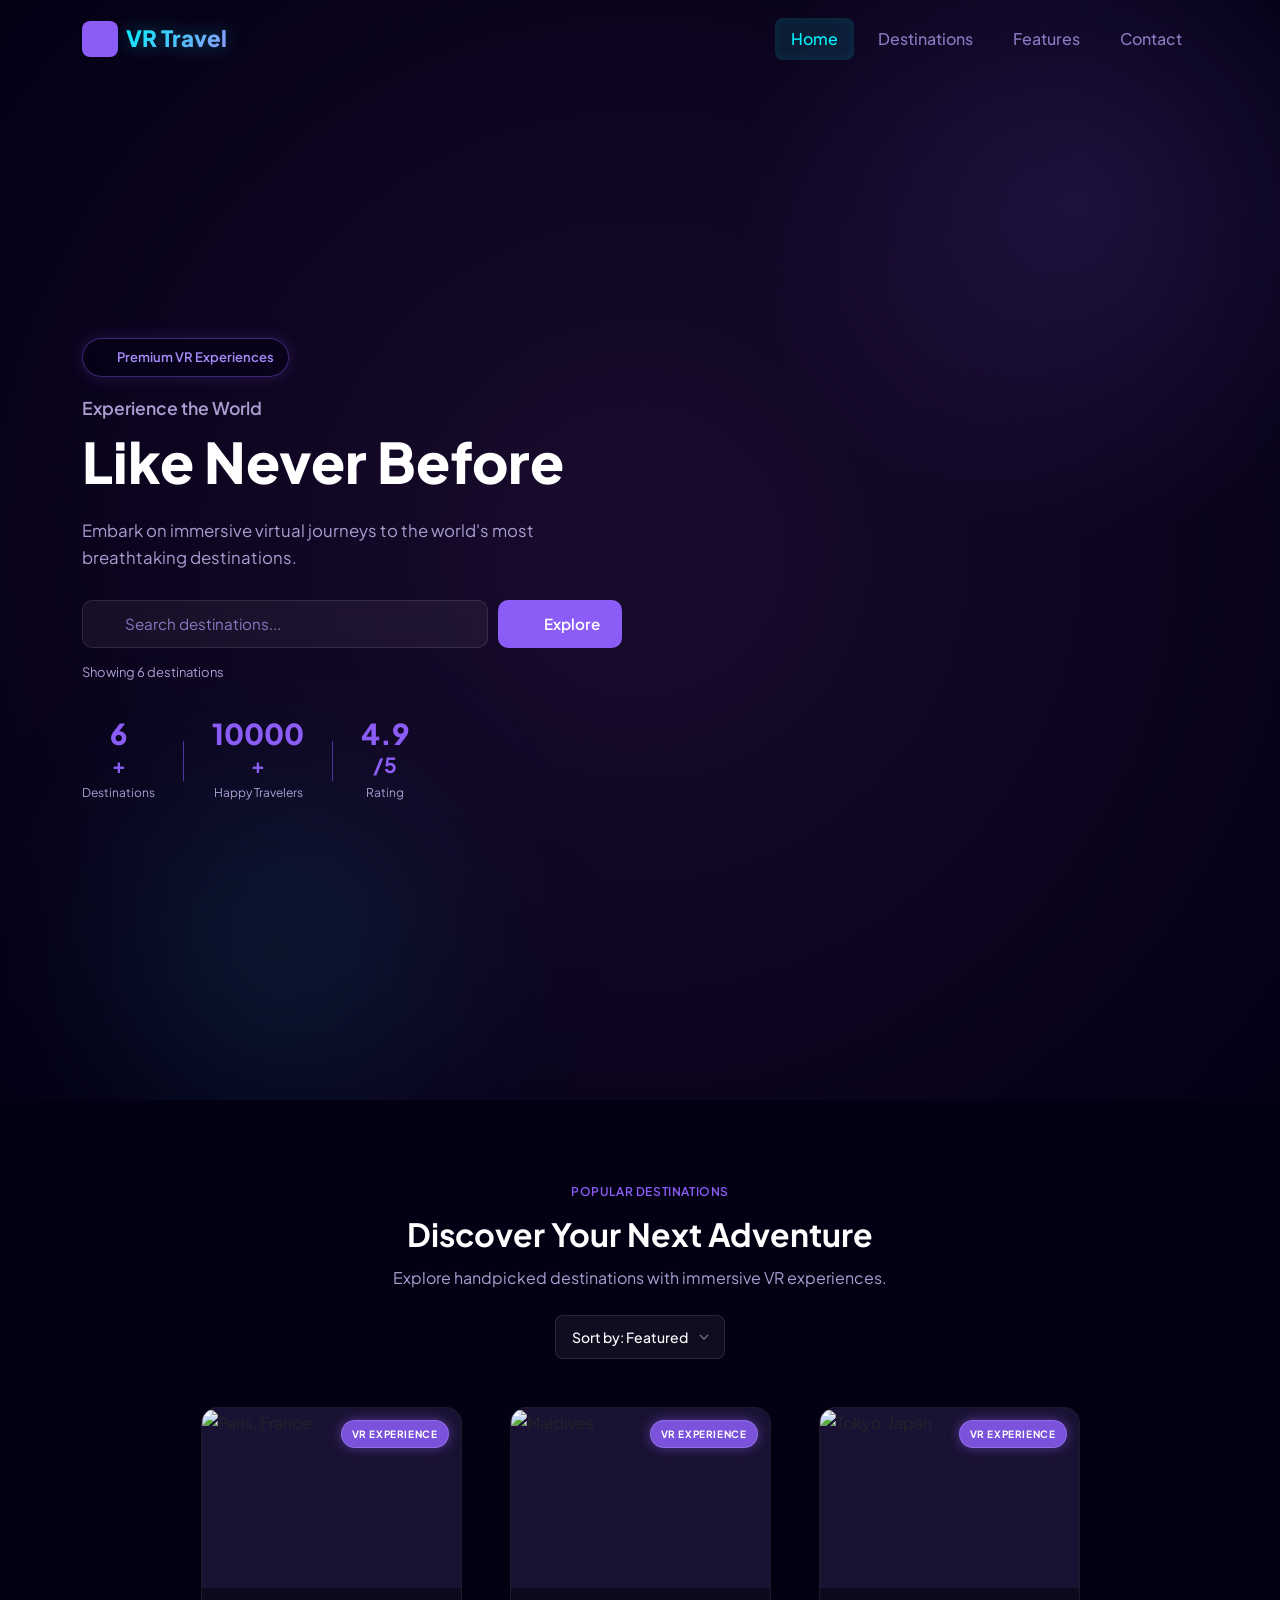
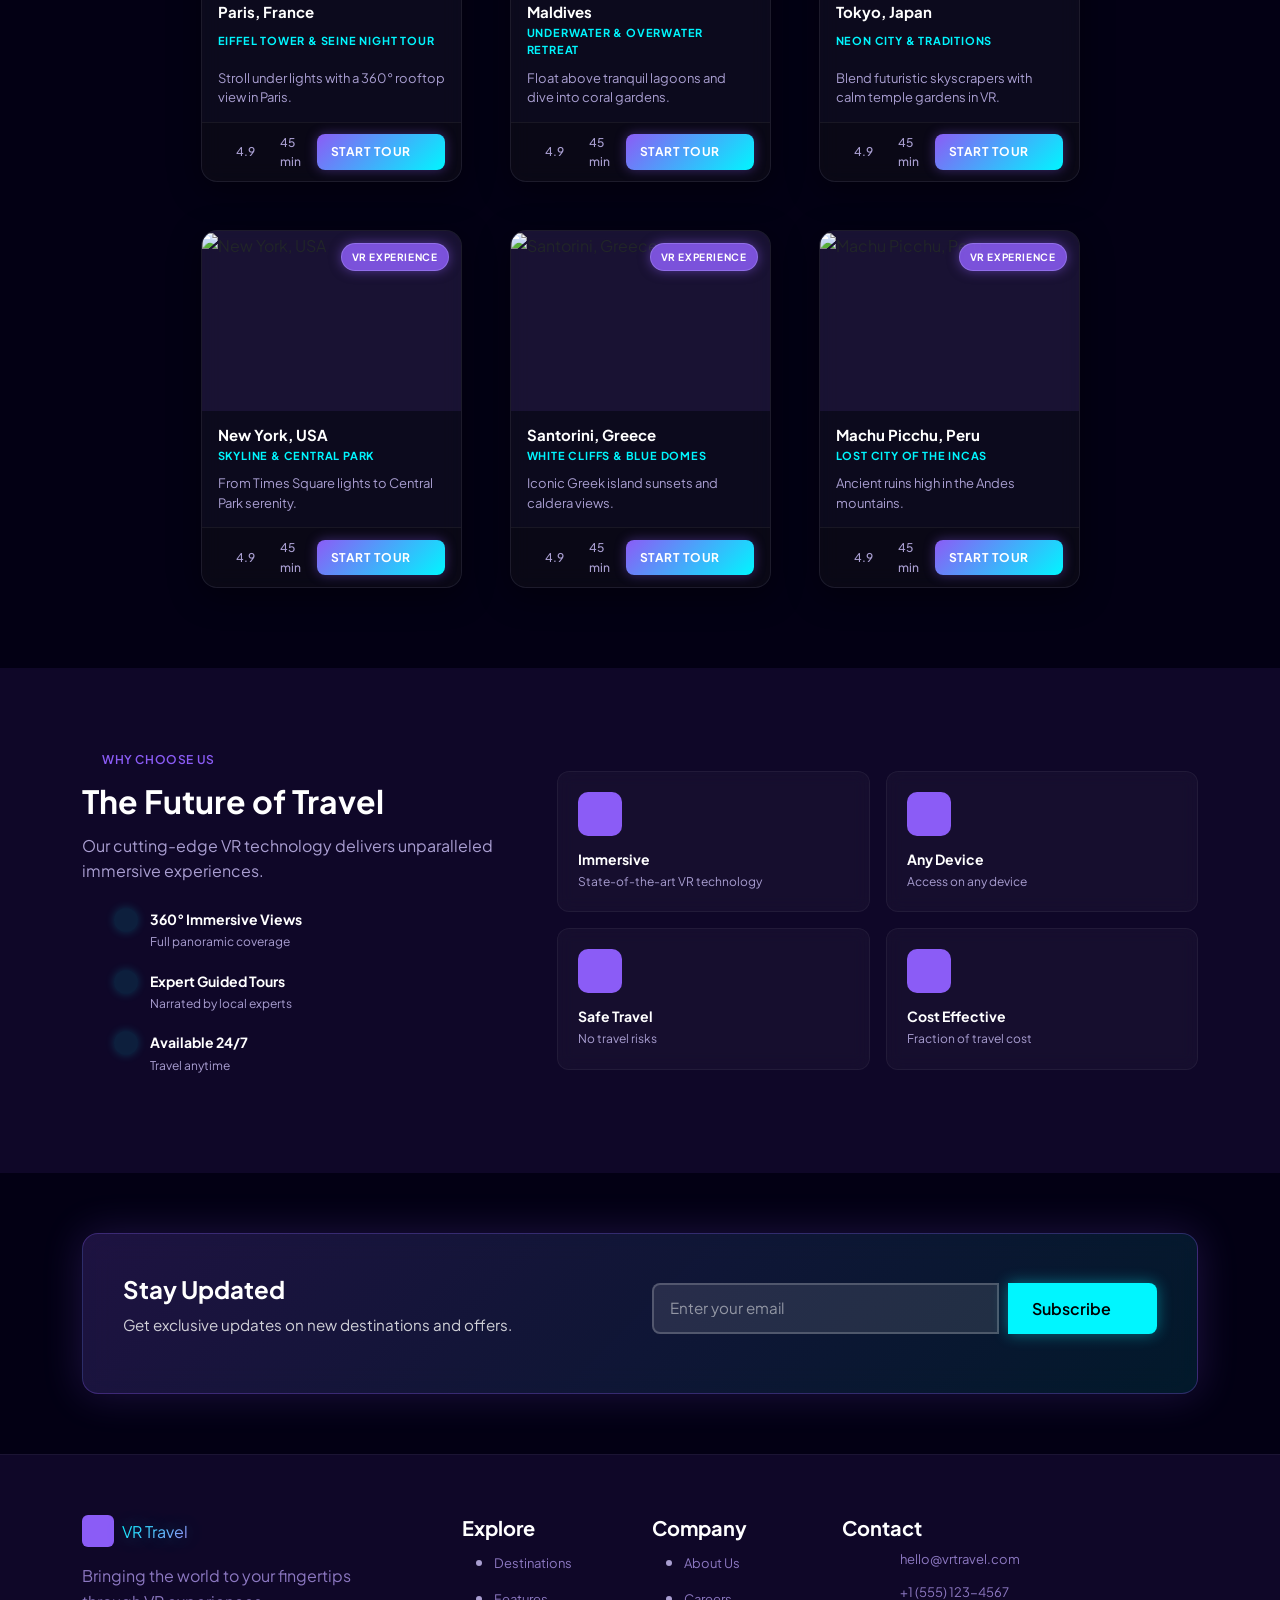
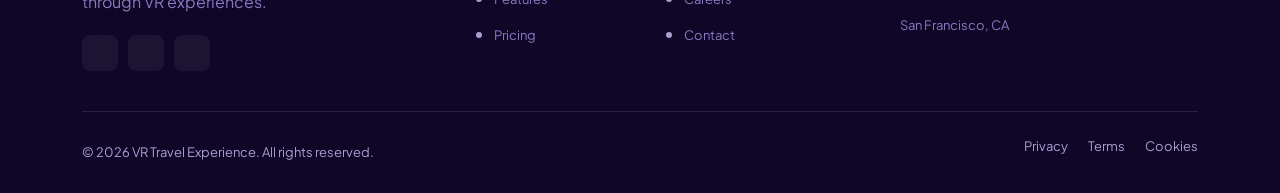
==== commit 3ea4da4d: "Update files" ====
--- a/index.html
+++ b/index.html
@@ -138,7 +138,7 @@
                 </div>
             </div>
 
-            <div id="destinationsRow" class="destinations-grid"></div>
+            <div id="destinationsRow" class="row g-4 destinations-grid"></div>
             
             <div id="noResultsMessage" class="no-results text-center" style="display:none;">
                 <i data-lucide="search-x" class="no-results-icon"></i>
--- a/css/dark-theme.css
+++ b/css/dark-theme.css
@@ -136,82 +136,156 @@
     color: var(--white) !important;
 }
 
-/* Destintions base overriding */
+/* Destinations Section */
 .destinations-section {
     background: var(--dark) !important;
 }
 
+/* Override the CSS grid — we now use Bootstrap row+col */
+.destinations-grid {
+    display: flex !important;
+    flex-wrap: wrap !important;
+    justify-content: center !important;
+}
+
+/* Card base — NO aspect-ratio, let content dictate height */
 .destinations-grid .card {
-    background: rgba(255, 255, 255, 0.03) !important;
-    border: 1px solid rgba(255, 255, 255, 0.05) !important;
+    background: rgba(255, 255, 255, 0.04) !important;
+    border: 1px solid rgba(255, 255, 255, 0.07) !important;
     backdrop-filter: blur(10px);
-    box-shadow: 0 8px 32px rgba(0, 0, 0, 0.3) !important;
-    transform: translateY(0);
+    box-shadow: 0 8px 32px rgba(0, 0, 0, 0.4) !important;
+    border-radius: 16px !important;
+    overflow: hidden !important;
+    display: flex !important;
+    flex-direction: column !important;
     transition: all 0.4s cubic-bezier(0.175, 0.885, 0.32, 1.275) !important;
-    aspect-ratio: 1 / 1;
-    display: flex;
-    flex-direction: column;
-}
-
-.card-image-wrapper {
-    height: 45% !important; /* Take less height so the card fits inside square */
-}
-
-.destinations-grid .card-body {
-    flex: 1;
-    display: flex;
-    flex-direction: column;
-    justify-content: space-between;
-}
-
-.card-content {
-    padding: 12px 16px !important;
-}
-
-.card-actions {
-    background: rgba(0, 0, 0, 0.2) !important;
-    border-top: 1px solid rgba(255, 255, 255, 0.05) !important;
-    padding: 10px 16px !important;
-}
-
-.destinations-grid .card-text {
-    display: -webkit-box;
-    -webkit-line-clamp: 2;
-    -webkit-box-orient: vertical;
-    overflow: hidden;
+    height: 100% !important;
 }
 
 .destinations-grid .card:hover {
     border-color: var(--primary) !important;
-    box-shadow: 0 12px 40px rgba(139, 92, 246, 0.3) !important;
-    transform: translateY(-12px) scale(1.02) !important;
+    box-shadow: 0 16px 48px rgba(139, 92, 246, 0.35) !important;
+    transform: translateY(-8px) scale(1.01) !important;
+}
+
+/* Image - fixed height, fills width */
+.destinations-grid .card-image-wrapper {
+    position: relative !important;
+    overflow: hidden !important;
+    height: 180px !important;
+    flex-shrink: 0 !important;
+    background: rgba(139, 92, 246, 0.1);
+}
+
+.destinations-grid .card-image-wrapper .card-img-top {
+    width: 100% !important;
+    height: 100% !important;
+    object-fit: cover !important;
+    transition: transform 0.5s ease !important;
+}
+
+.destinations-grid .card:hover .card-image-wrapper .card-img-top {
+    transform: scale(1.08) !important;
+}
+
+/* Card body fills remaining space */
+.destinations-grid .card-body {
+    padding: 0 !important;
+    display: flex !important;
+    flex-direction: column !important;
+    flex: 1 !important;
+}
+
+/* Card content — padded text area */
+.destinations-grid .card-content {
+    padding: 14px 16px !important;
+    flex: 1 !important;
+    display: flex !important;
+    flex-direction: column !important;
+    gap: 4px !important;
 }
 
 .destinations-grid .card-title {
-    color: var(--white) !important;
-}
-
-.card-actions {
-    background: rgba(0, 0, 0, 0.2) !important;
-    border-top: 1px solid rgba(255, 255, 255, 0.05) !important;
-}
-
+    font-size: 15px !important;
+    font-weight: 700 !important;
+    color: var(--white) !important;
+    margin-bottom: 2px !important;
+    line-height: 1.3 !important;
+}
+
+.destinations-grid .card-subtitle {
+    font-size: 11px !important;
+    color: var(--accent) !important;
+    font-weight: 700 !important;
+    text-transform: uppercase !important;
+    letter-spacing: 0.8px !important;
+    margin-bottom: 6px !important;
+}
+
+.destinations-grid .card-text {
+    color: var(--gray-500) !important;
+    font-size: 13px !important;
+    line-height: 1.5 !important;
+    margin: 0 !important;
+    display: -webkit-box !important;
+    -webkit-line-clamp: 2 !important;
+    -webkit-box-orient: vertical !important;
+    line-clamp: 2 !important;
+    overflow: hidden !important;
+}
+
+/* Card actions bar — pinned to bottom */
+.destinations-grid .card-actions {
+    display: flex !important;
+    align-items: center !important;
+    justify-content: space-between !important;
+    padding: 10px 16px !important;
+    background: rgba(0, 0, 0, 0.25) !important;
+    border-top: 1px solid rgba(255, 255, 255, 0.06) !important;
+    gap: 10px !important;
+    flex-shrink: 0 !important;
+}
+
+.card-meta {
+    color: var(--gray-500) !important;
+    font-size: 12px !important;
+}
+
+.card-meta span {
+    display: inline-flex !important;
+    align-items: center !important;
+    gap: 4px !important;
+}
+
+.star-icon {
+    color: var(--accent) !important;
+    fill: var(--accent) !important;
+}
+
+/* VR Badge */
 .card-badge {
-    background: rgba(139, 92, 246, 0.8) !important;
-    border: 1px solid rgba(167, 139, 250, 0.5);
-    box-shadow: 0 0 15px rgba(139, 92, 246, 0.5) !important;
-}
-
+    background: rgba(139, 92, 246, 0.85) !important;
+    border: 1px solid rgba(167, 139, 250, 0.5) !important;
+    box-shadow: 0 0 12px rgba(139, 92, 246, 0.5) !important;
+    font-size: 10px !important;
+    padding: 5px 10px !important;
+}
+
+/* Start Tour Button */
 .start-tour {
     background: linear-gradient(135deg, var(--primary), var(--accent)) !important;
-    box-shadow: 0 0 15px rgba(139, 92, 246, 0.4) !important;
+    box-shadow: 0 0 12px rgba(139, 92, 246, 0.4) !important;
     color: #fff !important;
     border: none !important;
+    padding: 8px 14px !important;
+    font-size: 12px !important;
+    white-space: nowrap !important;
 }
 
 .start-tour:hover {
     background: linear-gradient(135deg, var(--accent), var(--primary)) !important;
-    box-shadow: 0 0 25px rgba(0, 246, 255, 0.6) !important;
+    box-shadow: 0 0 22px rgba(0, 246, 255, 0.6) !important;
+    transform: translateY(-1px) !important;
 }
 
 /* Features */
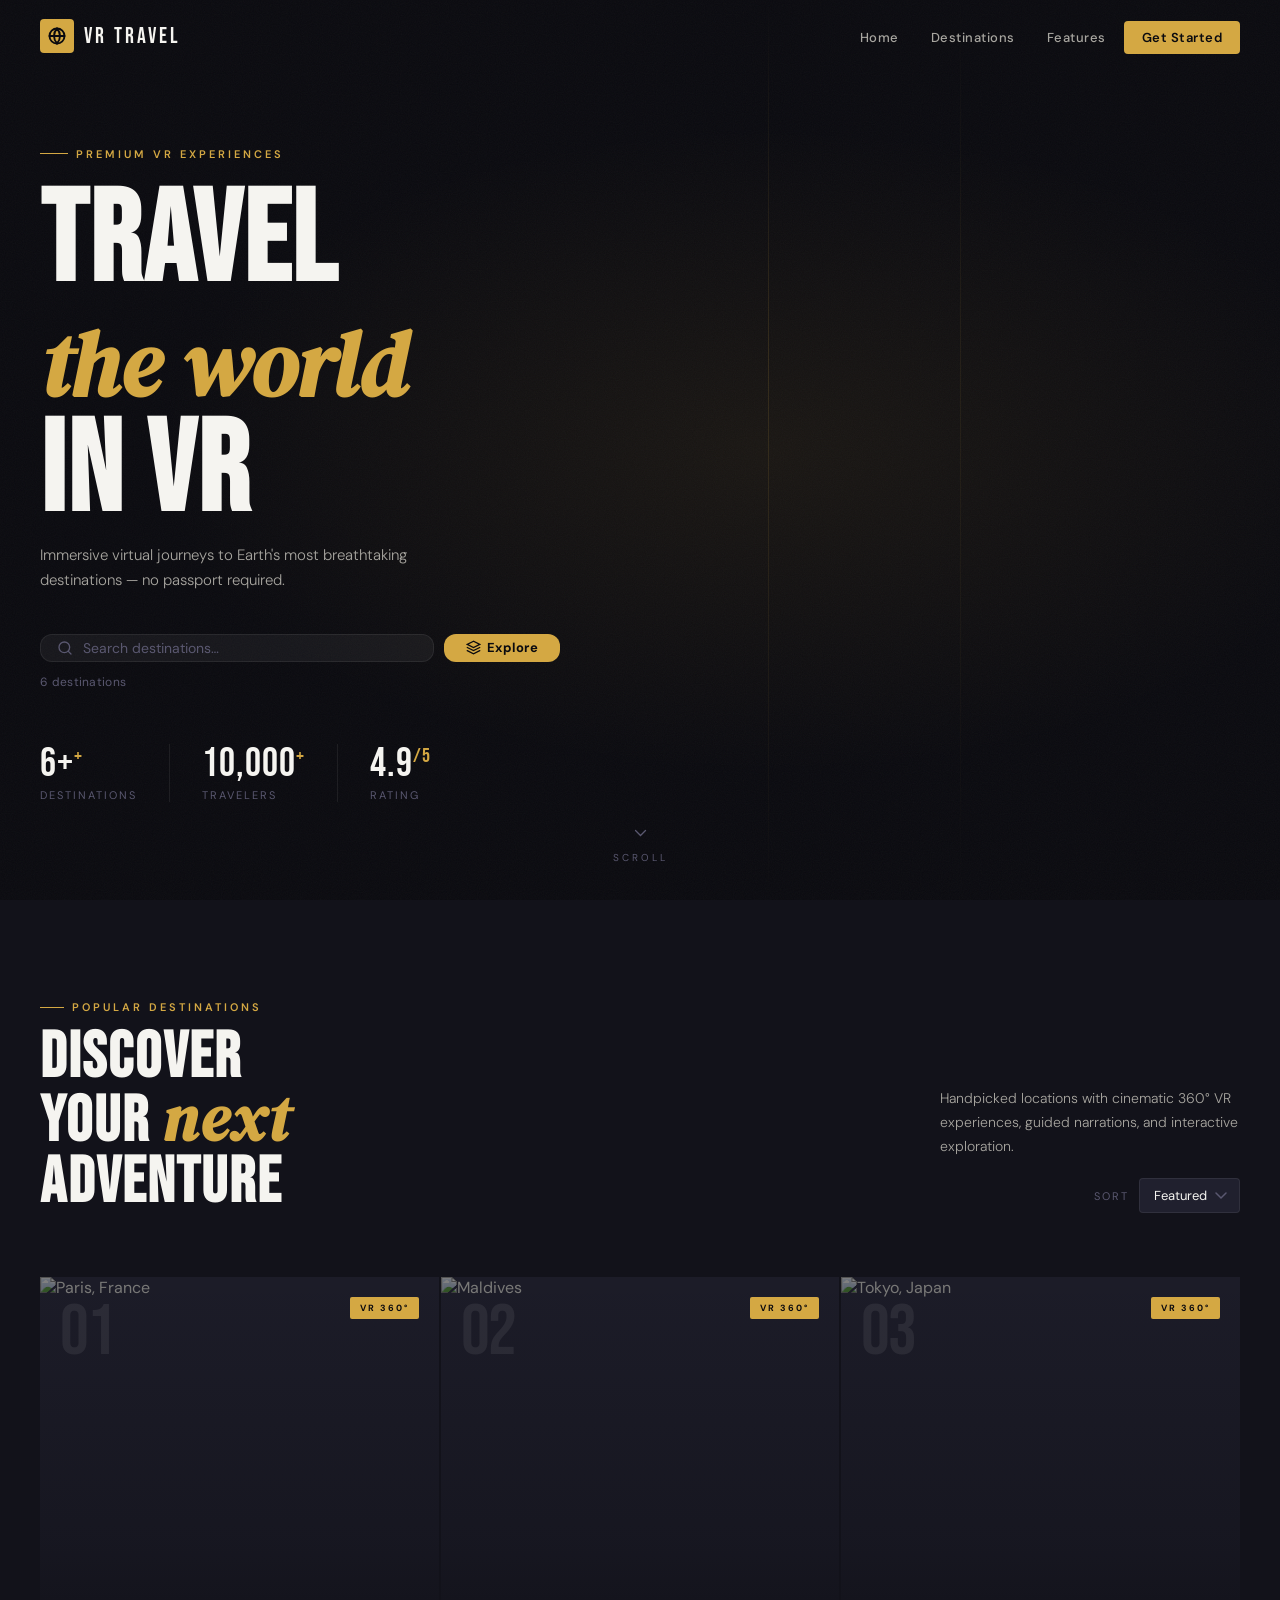
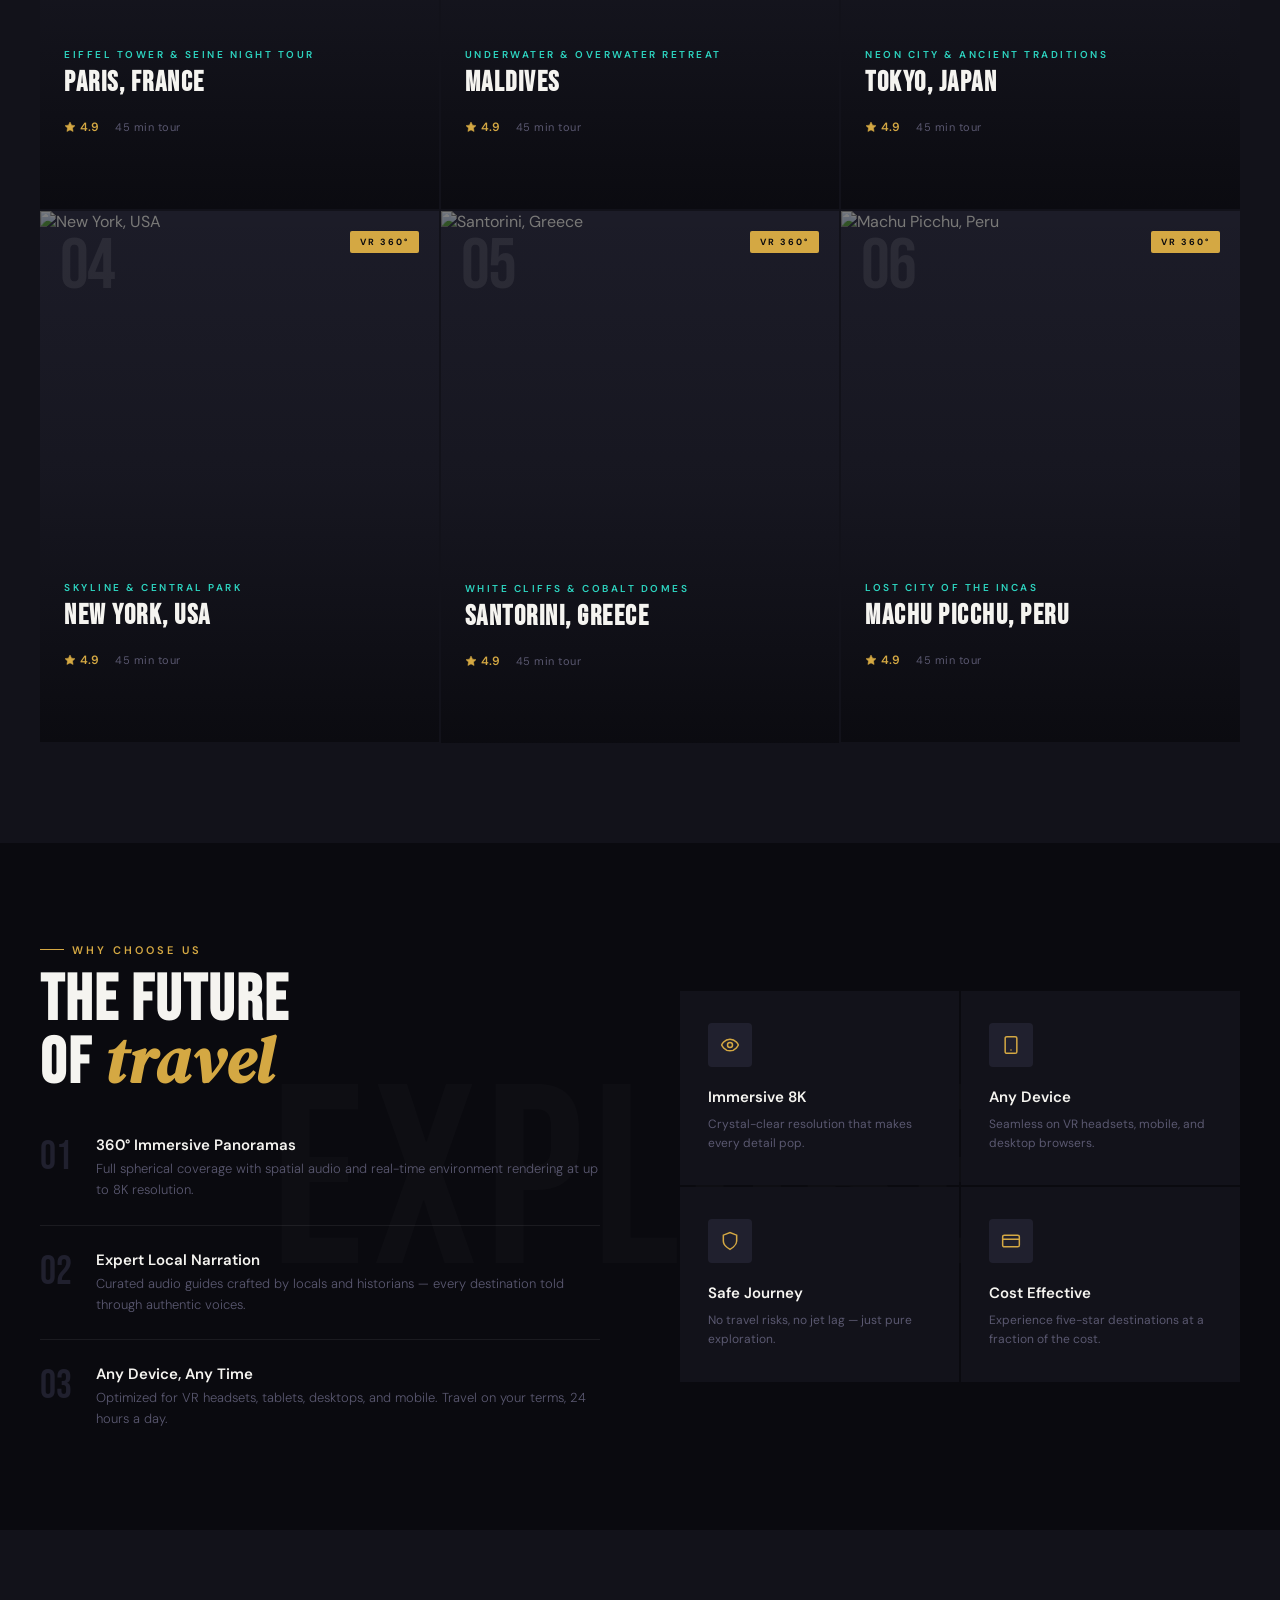
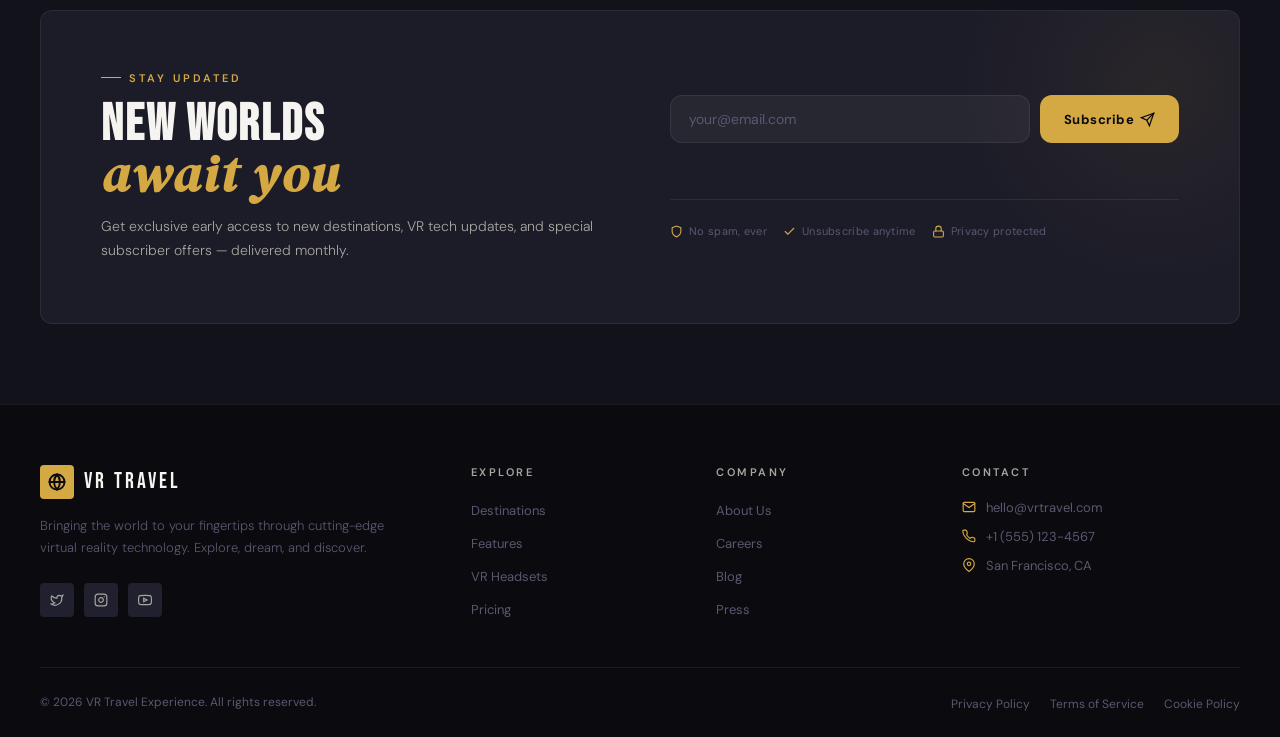
==== commit 2f2ed06d: "All Files updated" ====
--- a/index.html
+++ b/index.html
@@ -1,365 +1,336 @@
-<!DOCTYPE html>
+﻿<!DOCTYPE html>
 <html lang="en">
 <head>
-    <meta charset="UTF-8">
-    <meta name="viewport" content="width=device-width, initial-scale=1.0">
-    <meta name="description" content="Experience immersive virtual reality travel tours to Paris, Maldives, and Tokyo. Explore top destinations through interactive VR guides and 360° panoramic views.">
-    <meta name="keywords" content="virtual reality, VR travel, immersive tours, Paris, Maldives, Tokyo">
-    <meta name="author" content="VR Travel Experience">
-    <title>VR Travel Experience | Immersive Virtual Reality Tours</title>
-    
-    <!-- Google Fonts -->
-    <link rel="preconnect" href="https://fonts.googleapis.com">
-    <link rel="preconnect" href="https://fonts.gstatic.com" crossorigin>
-    <link href="https://fonts.googleapis.com/css2?family=Plus+Jakarta+Sans:wght@400;500;600;700;800&display=swap" rel="stylesheet">
-    
-    <!-- Bootstrap CSS -->
-    <link href="https://cdn.jsdelivr.net/npm/bootstrap@5.3.0/dist/css/bootstrap.min.css" rel="stylesheet">
-    
-    <!-- Lucide Icons -->
-    <script src="https://unpkg.com/lucide@latest"></script>
-    
-    <link rel="stylesheet" href="css/style.css">
-    <link rel="stylesheet" href="css/dark-theme.css">
+  <meta charset="UTF-8">
+  <meta name="viewport" content="width=device-width, initial-scale=1.0">
+  <meta name="description" content="Experience immersive virtual reality travel tours to Paris, Maldives, Tokyo, New York, Santorini, and Machu Picchu.">
+  <meta property="og:title" content="VR Travel — Immersive Virtual Journeys">
+  <meta property="og:description" content="Explore the world's most stunning destinations through cutting-edge VR technology.">
+  <meta name="theme-color" content="#0a0a0f">
+  <title>VR Travel — Immersive Virtual Journeys</title>
+
+  <link rel="preconnect" href="https://fonts.googleapis.com">
+  <link rel="preconnect" href="https://fonts.gstatic.com" crossorigin>
+  <link href="https://fonts.googleapis.com/css2?family=Bebas+Neue&family=DM+Sans:ital,opsz,wght@0,9..40,300;0,9..40,400;0,9..40,500;0,9..40,600;1,9..40,300&family=DM+Serif+Display:ital@0;1&display=swap" rel="stylesheet">
+
+  <link rel="stylesheet" href="css/style.css">
 </head>
 <body>
-    <!-- Loading Screen -->
-    <div id="loader" class="loader-wrapper">
-        <div class="loader-content">
-            <div class="loader-spinner"></div>
-            <p>Loading...</p>
-        </div>
-    </div>
-
-    <!-- Navigation -->
-    <nav class="navbar navbar-expand-lg fixed-top" id="navbar">
-        <div class="container">
-            <a class="navbar-brand d-flex align-items-center" href="#">
-                <div class="brand-icon">
-                    <i data-lucide="globe"></i>
-                </div>
-                <span class="brand-text">VR Travel</span>
-            </a>
-            <button class="navbar-toggler" type="button" data-bs-toggle="collapse" data-bs-target="#navbarNav">
-                <span class="toggler-icon">
-                    <i data-lucide="menu"></i>
-                </span>
+
+<!-- Skip link for accessibility -->
+<a href="#destinations" class="skip-link">Skip to destinations</a>
+
+<!-- Loader -->
+<div id="loader">
+  <div class="loader-inner">
+    <div class="loader-ring"></div>
+    <div class="loader-label">VR TRAVEL</div>
+  </div>
+</div>
+
+<!-- Nav -->
+<nav id="navbar" role="navigation" aria-label="Main navigation">
+  <a href="#home" class="nav-logo" aria-label="VR Travel Home">
+    <div class="logo-mark" aria-hidden="true">
+      <svg viewBox="0 0 24 24" fill="none" stroke="currentColor" stroke-width="2.5" stroke-linecap="round"><circle cx="12" cy="12" r="10"/><path d="M2 12h20M12 2a15.3 15.3 0 0 1 4 10 15.3 15.3 0 0 1-4 10 15.3 15.3 0 0 1-4-10A15.3 15.3 0 0 1 12 2z"/></svg>
+    </div>
+    <span class="logo-text">VR TRAVEL</span>
+  </a>
+  <ul class="nav-links" id="navLinks" role="list">
+    <li><a href="#home">Home</a></li>
+    <li><a href="#destinations">Destinations</a></li>
+    <li><a href="#features">Features</a></li>
+    <li><a href="#newsletter" class="nav-cta">Get Started</a></li>
+  </ul>
+  <button class="hamburger" id="hamburger" aria-label="Toggle menu" aria-expanded="false">
+    <span></span><span></span><span></span>
+  </button>
+</nav>
+
+<!-- ── HERO ── -->
+<section id="home" aria-label="Hero">
+  <div class="hero-bg">
+    <div class="hero-bg-img"></div>
+    <div class="hero-bg-grad"></div>
+    <div class="hero-grain"></div>
+  </div>
+  <div class="hero-lines" aria-hidden="true"></div>
+  <div class="hero-inner">
+    <div class="hero-eyebrow">Premium VR Experiences</div>
+    <h1 class="hero-h1">TRAVEL<br><em>the world</em><br>IN VR</h1>
+    <p class="hero-sub">Immersive virtual journeys to Earth's most breathtaking destinations — no passport required.</p>
+
+    <div class="search-row" role="search">
+      <div class="search-wrap">
+        <svg viewBox="0 0 24 24" fill="none" stroke="currentColor" stroke-width="2" stroke-linecap="round" aria-hidden="true"><circle cx="11" cy="11" r="8"/><path d="m21 21-4.35-4.35"/></svg>
+        <input type="text" id="searchInput" placeholder="Search destinations…" autocomplete="off" aria-label="Search destinations">
+        <button id="searchClear" class="search-clear" aria-label="Clear search">
+          <svg viewBox="0 0 24 24" fill="none" stroke="currentColor" stroke-width="2" stroke-linecap="round"><path d="M18 6 6 18M6 6l12 12"/></svg>
+        </button>
+      </div>
+      <button class="btn-search" id="btnSearch">
+        <svg viewBox="0 0 24 24" fill="none" stroke="currentColor" stroke-width="2" stroke-linecap="round"><path d="M12 2L2 7l10 5 10-5-10-5zM2 17l10 5 10-5M2 12l10 5 10-5"/></svg>
+        Explore
+      </button>
+    </div>
+    <p id="searchCount" class="search-count" aria-live="polite"></p>
+
+    <div class="hero-stats" aria-label="Key statistics">
+      <div class="stat">
+        <div class="stat-n"><span id="statDest">0</span><sup>+</sup></div>
+        <div class="stat-l">Destinations</div>
+      </div>
+      <div class="stat">
+        <div class="stat-n"><span id="statTrav" data-target="10000">0</span><sup>+</sup></div>
+        <div class="stat-l">Travelers</div>
+      </div>
+      <div class="stat">
+        <div class="stat-n">4.9<sup>/5</sup></div>
+        <div class="stat-l">Rating</div>
+      </div>
+    </div>
+  </div>
+  <div class="scroll-hint" aria-hidden="true">
+    <svg viewBox="0 0 24 24" fill="none" stroke="currentColor" stroke-width="1.5" stroke-linecap="round"><path d="m6 9 6 6 6-6"/></svg>
+    Scroll
+  </div>
+</section>
+
+<!-- ── DESTINATIONS ── -->
+<section id="destinations" aria-labelledby="dest-heading">
+  <div class="section-top">
+    <div>
+      <div class="section-label">Popular Destinations</div>
+      <h2 class="section-h2" id="dest-heading">DISCOVER<br>YOUR <em>next</em><br>ADVENTURE</h2>
+    </div>
+    <div style="display:flex; flex-direction:column; gap:20px; align-items:flex-end;">
+      <p class="section-desc">Handpicked locations with cinematic 360° VR experiences, guided narrations, and interactive exploration.</p>
+      <div class="sort-wrap">
+        <label for="sortSelect">Sort</label>
+        <select id="sortSelect" class="sort-select" aria-label="Sort destinations">
+          <option value="default">Featured</option>
+          <option value="name">A → Z</option>
+          <option value="name-desc">Z → A</option>
+        </select>
+      </div>
+    </div>
+  </div>
+  <div id="cardsGrid" class="cards-grid" role="list" aria-label="Destinations"></div>
+  <div id="noResults" class="no-results" aria-live="polite">
+    <svg viewBox="0 0 24 24" fill="none" stroke="currentColor" stroke-width="1.5" stroke-linecap="round"><circle cx="11" cy="11" r="8"/><path d="m21 21-4.35-4.35M8 11h6"/></svg>
+    <h3>NO DESTINATIONS FOUND</h3>
+    <p>Try a different search term</p>
+    <button class="btn-ghost" id="resetBtn">
+      <svg viewBox="0 0 24 24" fill="none" stroke="currentColor" stroke-width="2" stroke-linecap="round"><path d="M3 12a9 9 0 1 0 9-9 9.75 9.75 0 0 0-6.74 2.74L3 8"/><path d="M3 3v5h5"/></svg>
+      Reset
+    </button>
+  </div>
+</section>
+
+<!-- ── FEATURES ── -->
+<section id="features" aria-labelledby="feat-heading">
+  <div class="features-bg-text" aria-hidden="true">EXPLORE</div>
+  <div class="features-inner">
+    <div class="features-layout">
+      <div class="features-left">
+        <div class="section-label">Why Choose Us</div>
+        <h2 class="section-h2" id="feat-heading">THE FUTURE<br>OF <em>travel</em></h2>
+        <ul class="features-list" aria-label="Key features">
+          <li class="feat-item reveal">
+            <div class="feat-num">01</div>
+            <div>
+              <div class="feat-title">360° Immersive Panoramas</div>
+              <div class="feat-desc">Full spherical coverage with spatial audio and real-time environment rendering at up to 8K resolution.</div>
+            </div>
+          </li>
+          <li class="feat-item reveal reveal-d1">
+            <div class="feat-num">02</div>
+            <div>
+              <div class="feat-title">Expert Local Narration</div>
+              <div class="feat-desc">Curated audio guides crafted by locals and historians — every destination told through authentic voices.</div>
+            </div>
+          </li>
+          <li class="feat-item reveal reveal-d2">
+            <div class="feat-num">03</div>
+            <div>
+              <div class="feat-title">Any Device, Any Time</div>
+              <div class="feat-desc">Optimized for VR headsets, tablets, desktops, and mobile. Travel on your terms, 24 hours a day.</div>
+            </div>
+          </li>
+        </ul>
+      </div>
+      <div class="features-right">
+        <div class="feat-card reveal">
+          <div class="feat-card-icon">
+            <svg viewBox="0 0 24 24" fill="none" stroke="currentColor" stroke-width="1.8" stroke-linecap="round"><path d="M2 12s3-7 10-7 10 7 10 7-3 7-10 7-10-7-10-7z"/><circle cx="12" cy="12" r="3"/></svg>
+          </div>
+          <h3>Immersive 8K</h3>
+          <p>Crystal-clear resolution that makes every detail pop.</p>
+        </div>
+        <div class="feat-card reveal reveal-d1">
+          <div class="feat-card-icon">
+            <svg viewBox="0 0 24 24" fill="none" stroke="currentColor" stroke-width="1.8" stroke-linecap="round"><rect x="5" y="2" width="14" height="20" rx="2"/><path d="M12 18h.01"/></svg>
+          </div>
+          <h3>Any Device</h3>
+          <p>Seamless on VR headsets, mobile, and desktop browsers.</p>
+        </div>
+        <div class="feat-card reveal reveal-d2">
+          <div class="feat-card-icon">
+            <svg viewBox="0 0 24 24" fill="none" stroke="currentColor" stroke-width="1.8" stroke-linecap="round"><path d="M12 22s8-4 8-10V5l-8-3-8 3v7c0 6 8 10 8 10z"/></svg>
+          </div>
+          <h3>Safe Journey</h3>
+          <p>No travel risks, no jet lag — just pure exploration.</p>
+        </div>
+        <div class="feat-card reveal reveal-d3">
+          <div class="feat-card-icon">
+            <svg viewBox="0 0 24 24" fill="none" stroke="currentColor" stroke-width="1.8" stroke-linecap="round"><rect x="2" y="5" width="20" height="14" rx="2"/><path d="M2 10h20"/></svg>
+          </div>
+          <h3>Cost Effective</h3>
+          <p>Experience five-star destinations at a fraction of the cost.</p>
+        </div>
+      </div>
+    </div>
+  </div>
+</section>
+
+<!-- ── NEWSLETTER ── -->
+<section id="newsletter" aria-labelledby="nl-heading">
+  <div class="newsletter-inner">
+    <div class="newsletter-card">
+      <div class="nl-left">
+        <div class="nl-eyebrow">Stay Updated</div>
+        <h2 class="nl-h2" id="nl-heading">NEW WORLDS<br><em>await you</em></h2>
+        <p class="nl-desc">Get exclusive early access to new destinations, VR tech updates, and special subscriber offers — delivered monthly.</p>
+      </div>
+      <div class="nl-right nl-form">
+        <form id="nlForm" novalidate>
+          <div class="nl-input-row">
+            <input type="email" id="nlEmail" class="nl-input" placeholder="your@email.com" required aria-label="Email address">
+            <button type="submit" class="btn-gold">
+              Subscribe
+              <svg viewBox="0 0 24 24" fill="none" stroke="currentColor" stroke-width="2" stroke-linecap="round"><path d="m22 2-7 20-4-9-9-4Z"/><path d="M22 2 11 13"/></svg>
             </button>
-            <div class="collapse navbar-collapse justify-content-end" id="navbarNav">
-                <ul class="navbar-nav align-items-center gap-2">
-                    <li class="nav-item"><a class="nav-link active" href="#home">Home</a></li>
-                    <li class="nav-item"><a class="nav-link" href="#destinations">Destinations</a></li>
-                    <li class="nav-item"><a class="nav-link" href="#features">Features</a></li>
-                    <li class="nav-item"><a class="nav-link" href="#newsletter">Contact</a></li>
-                </ul>
-            </div>
-        </div>
-    </nav>
-
-    <!-- Hero Section -->
-    <section class="hero-section" id="home">
-        <div class="hero-bg">
-            <div class="hero-gradient"></div>
-        </div>
-        <div class="container">
-            <div class="row align-items-center min-vh-100">
-                <div class="col-lg-7">
-                    <div class="hero-content">
-                        <div class="hero-badge">
-                            <i data-lucide="sparkles"></i>
-                            <span>Premium VR Experiences</span>
-                        </div>
-                        <h1 class="hero-title">
-                            <span class="title-small">Experience the World</span>
-                            <span class="title-large">Like Never Before</span>
-                        </h1>
-                        <p class="hero-description">
-                            Embark on immersive virtual journeys to the world's most breathtaking destinations.
-                        </p>
-                        <div class="hero-search-box">
-                            <div class="search-input-wrapper">
-                                <i data-lucide="search" class="search-icon"></i>
-                                <input type="text" id="searchInput" placeholder="Search destinations..." autocomplete="off">
-                                <button type="button" id="clearSearch" class="clear-btn" style="display:none;">
-                                    <i data-lucide="x"></i>
-                                </button>
-                            </div>
-                            <button type="button" class="btn-search">
-                                <i data-lucide="compass"></i>
-                                <span>Explore</span>
-                            </button>
-                        </div>
-                        <p id="searchResultsCount" class="search-results"></p>
-                        
-                        <div class="hero-stats">
-                            <div class="stat-item">
-                                <span class="stat-value" data-count="50">0</span>
-                                <span class="stat-suffix">+</span>
-                                <span class="stat-label">Destinations</span>
-                            </div>
-                            <div class="stat-divider"></div>
-                            <div class="stat-item">
-                                <span class="stat-value" data-count="10000">0</span>
-                                <span class="stat-suffix">+</span>
-                                <span class="stat-label">Happy Travelers</span>
-                            </div>
-                            <div class="stat-divider"></div>
-                            <div class="stat-item">
-                                <span class="stat-value">4.9</span>
-                                <span class="stat-suffix">/5</span>
-                                <span class="stat-label">Rating</span>
-                            </div>
-                        </div>
-                    </div>
-                </div>
-            </div>
-        </div>
-    </section>
-
-    <!-- Destinations Section -->
-    <section class="destinations-section" id="destinations">
-        <div class="container">
-            <div class="section-header text-center">
-                <span class="section-label">
-                    <i data-lucide="map-pin"></i>
-                    Popular Destinations
-                </span>
-                <h2 class="section-title">Discover Your Next Adventure</h2>
-                <p class="section-description">
-                    Explore handpicked destinations with immersive VR experiences.
-                </p>
-                
-                <div class="section-filters">
-                    <select id="sortSelect" class="filter-select">
-                        <option value="default">Sort by: Featured</option>
-                        <option value="name">Name (A-Z)</option>
-                        <option value="name-desc">Name (Z-A)</option>
-                    </select>
-                </div>
-            </div>
-
-            <div id="destinationsRow" class="row g-4 destinations-grid"></div>
-            
-            <div id="noResultsMessage" class="no-results text-center" style="display:none;">
-                <i data-lucide="search-x" class="no-results-icon"></i>
-                <h3>No destinations found</h3>
-                <p>Try adjusting your search terms</p>
-                <button class="btn btn-outline-primary" id="resetSearch">
-                    <i data-lucide="rotate-ccw"></i>
-                    Reset Search
-                </button>
-            </div>
-        </div>
-    </section>
-
-    <!-- Features Section -->
-    <section class="features-section" id="features">
-        <div class="container">
-            <div class="row align-items-center">
-                <div class="col-lg-5">
-                    <div class="features-content">
-                        <span class="section-label">
-                            <i data-lucide="zap"></i>
-                            Why Choose Us
-                        </span>
-                        <h2 class="section-title text-start">The Future of Travel</h2>
-                        <p class="features-description">
-                            Our cutting-edge VR technology delivers unparalleled immersive experiences.
-                        </p>
-                        <ul class="features-list">
-                            <li>
-                                <div class="feature-check">
-                                    <i data-lucide="check"></i>
-                                </div>
-                                <div>
-                                    <strong>360° Immersive Views</strong>
-                                    <p>Full panoramic coverage</p>
-                                </div>
-                            </li>
-                            <li>
-                                <div class="feature-check">
-                                    <i data-lucide="check"></i>
-                                </div>
-                                <div>
-                                    <strong>Expert Guided Tours</strong>
-                                    <p>Narrated by local experts</p>
-                                </div>
-                            </li>
-                            <li>
-                                <div class="feature-check">
-                                    <i data-lucide="check"></i>
-                                </div>
-                                <div>
-                                    <strong>Available 24/7</strong>
-                                    <p>Travel anytime</p>
-                                </div>
-                            </li>
-                        </ul>
-                    </div>
-                </div>
-                <div class="col-lg-7">
-                    <div class="features-grid">
-                        <div class="feature-card">
-                            <div class="feature-icon">
-                                <i data-lucide="eye"></i>
-                            </div>
-                            <h3>Immersive</h3>
-                            <p>State-of-the-art VR technology</p>
-                        </div>
-                        <div class="feature-card">
-                            <div class="feature-icon">
-                                <i data-lucide="smartphone"></i>
-                            </div>
-                            <h3>Any Device</h3>
-                            <p>Access on any device</p>
-                        </div>
-                        <div class="feature-card">
-                            <div class="feature-icon">
-                                <i data-lucide="shield-check"></i>
-                            </div>
-                            <h3>Safe Travel</h3>
-                            <p>No travel risks</p>
-                        </div>
-                        <div class="feature-card">
-                            <div class="feature-icon">
-                                <i data-lucide="wallet"></i>
-                            </div>
-                            <h3>Cost Effective</h3>
-                            <p>Fraction of travel cost</p>
-                        </div>
-                    </div>
-                </div>
-            </div>
-        </div>
-    </section>
-
-    <!-- Newsletter Section -->
-    <section class="newsletter-section" id="newsletter">
-        <div class="container">
-            <div class="newsletter-card">
-                <div class="row align-items-center">
-                    <div class="col-lg-6">
-                        <div class="newsletter-content">
-                            <h2>Stay Updated</h2>
-                            <p>Get exclusive updates on new destinations and offers.</p>
-                        </div>
-                    </div>
-                    <div class="col-lg-6">
-                        <form id="newsletterForm" class="newsletter-form">
-                            <div class="input-group">
-                                <input type="email" id="emailInput" class="form-control" placeholder="Enter your email" required>
-                                <button type="submit" class="btn btn-primary">
-                                    <span>Subscribe</span>
-                                    <i data-lucide="send"></i>
-                                </button>
-                            </div>
-                            <div id="newsletterMessage" class="form-message"></div>
-                        </form>
-                    </div>
-                </div>
-            </div>
-        </div>
-    </section>
-
-    <!-- Footer -->
-    <footer class="site-footer">
-        <div class="container">
-            <div class="footer-top">
-                <div class="row">
-                    <div class="col-lg-4 mb-5 mb-lg-0">
-                        <div class="footer-brand">
-                            <a href="#" class="d-flex align-items-center gap-2 text-decoration-none mb-3">
-                                <div class="brand-icon-sm">
-                                    <i data-lucide="globe"></i>
-                                </div>
-                                <span class="brand-text">VR Travel</span>
-                            </a>
-                            <p>Bringing the world to your fingertips through VR experiences.</p>
-                            <div class="footer-social">
-                                <a href="#" aria-label="Twitter"><i data-lucide="twitter"></i></a>
-                                <a href="#" aria-label="Instagram"><i data-lucide="instagram"></i></a>
-                                <a href="#" aria-label="YouTube"><i data-lucide="youtube"></i></a>
-                            </div>
-                        </div>
-                    </div>
-                    <div class="col-6 col-lg-2">
-                        <h5>Explore</h5>
-                        <ul class="footer-links">
-                            <li><a href="#destinations">Destinations</a></li>
-                            <li><a href="#features">Features</a></li>
-                            <li><a href="#">Pricing</a></li>
-                        </ul>
-                    </div>
-                    <div class="col-6 col-lg-2">
-                        <h5>Company</h5>
-                        <ul class="footer-links">
-                            <li><a href="#">About Us</a></li>
-                            <li><a href="#">Careers</a></li>
-                            <li><a href="#">Contact</a></li>
-                        </ul>
-                    </div>
-                    <div class="col-lg-4">
-                        <h5>Contact</h5>
-                        <ul class="footer-contact">
-                            <li><i data-lucide="mail"></i><span>hello@vrtravel.com</span></li>
-                            <li><i data-lucide="phone"></i><span>+1 (555) 123-4567</span></li>
-                            <li><i data-lucide="map-pin"></i><span>San Francisco, CA</span></li>
-                        </ul>
-                    </div>
-                </div>
-            </div>
-            <div class="footer-bottom">
-                <div class="row align-items-center">
-                    <div class="col-md-6">
-                        <p>&copy; 2026 VR Travel Experience. All rights reserved.</p>
-                    </div>
-                    <div class="col-md-6">
-                        <ul class="footer-legal">
-                            <li><a href="#">Privacy</a></li>
-                            <li><a href="#">Terms</a></li>
-                            <li><a href="#">Cookies</a></li>
-                        </ul>
-                    </div>
-                </div>
-            </div>
-        </div>
-    </footer>
-
-    <!-- VR Modal -->
-    <div class="modal fade" id="vrModal" tabindex="-1">
-        <div class="modal-dialog modal-lg modal-dialog-centered">
-            <div class="modal-content">
-                <div class="modal-header border-0">
-                    <h5 class="modal-title" id="vrModalLabel">VR Tour</h5>
-                    <button type="button" class="btn-close" data-bs-dismiss="modal"></button>
-                </div>
-                <div class="modal-body p-0">
-                    <div class="ratio ratio-16x9">
-                        <iframe id="vrVideo" src="" allowfullscreen></iframe>
-                    </div>
-                    <div class="p-4">
-                        <p id="vrDescription" class="mb-4"></p>
-                        <h6 class="mb-3">Tour Highlights</h6>
-                        <ul id="vrFeatures" class="features-list-modal list-unstyled"></ul>
-                    </div>
-                </div>
-                <div class="modal-footer border-0">
-                    <button type="button" class="btn btn-secondary" data-bs-dismiss="modal">Close</button>
-                    <a id="exploreLink" href="#" target="_blank" class="btn btn-primary">
-                        <i data-lucide="external-link"></i>
-                        View on Maps
-                    </a>
-                </div>
-            </div>
-        </div>
-    </div>
-
-    <!-- Toast Container -->
-    <div id="toastContainer" class="toast-container"></div>
-
-    <!-- Scripts -->
-    <script src="https://code.jquery.com/jquery-3.7.0.min.js"></script>
-    <script src="https://cdn.jsdelivr.net/npm/bootstrap@5.3.0/dist/js/bootstrap.bundle.min.js"></script>
-    <script src="js/app.js"></script>
+          </div>
+          <p id="nlMsg" class="nl-msg" role="alert"></p>
+        </form>
+        <div class="nl-trust" aria-label="Trust indicators">
+          <div class="nl-trust-item">
+            <svg viewBox="0 0 24 24" fill="none" stroke="currentColor" stroke-width="2" stroke-linecap="round"><path d="M12 22s8-4 8-10V5l-8-3-8 3v7c0 6 8 10 8 10z"/></svg>
+            No spam, ever
+          </div>
+          <div class="nl-trust-item">
+            <svg viewBox="0 0 24 24" fill="none" stroke="currentColor" stroke-width="2" stroke-linecap="round"><polyline points="20,6 9,17 4,12"/></svg>
+            Unsubscribe anytime
+          </div>
+          <div class="nl-trust-item">
+            <svg viewBox="0 0 24 24" fill="none" stroke="currentColor" stroke-width="2" stroke-linecap="round"><rect x="3" y="11" width="18" height="11" rx="2" ry="2"/><path d="M7 11V7a5 5 0 0 1 10 0v4"/></svg>
+            Privacy protected
+          </div>
+        </div>
+      </div>
+    </div>
+  </div>
+</section>
+
+<!-- ── FOOTER ── -->
+<footer role="contentinfo">
+  <div class="footer-inner">
+    <div class="footer-grid">
+      <div>
+        <a href="#home" class="nav-logo" style="margin-bottom:0" aria-label="VR Travel">
+          <div class="logo-mark" aria-hidden="true">
+            <svg viewBox="0 0 24 24" fill="none" stroke="currentColor" stroke-width="2.5" stroke-linecap="round"><circle cx="12" cy="12" r="10"/><path d="M2 12h20M12 2a15.3 15.3 0 0 1 4 10 15.3 15.3 0 0 1-4 10 15.3 15.3 0 0 1-4-10A15.3 15.3 0 0 1 12 2z"/></svg>
+          </div>
+          <span class="logo-text">VR TRAVEL</span>
+        </a>
+        <p class="footer-brand-desc">Bringing the world to your fingertips through cutting-edge virtual reality technology. Explore, dream, and discover.</p>
+        <div class="footer-socials" aria-label="Social links">
+          <button class="footer-social-btn" aria-label="Twitter/X">
+            <svg viewBox="0 0 24 24" fill="none" stroke="currentColor" stroke-width="2" stroke-linecap="round"><path d="M22 4s-.7 2.1-2 3.4c1.6 10-9.4 17.3-18 11.6 2.2.1 4.4-.6 6-2C3 15.5.5 9.6 3 5c2.2 2.6 5.6 4.1 9 4-.9-4.2 4-6.6 7-3.8 1.1 0 3-1.2 3-1.2z"/></svg>
+          </button>
+          <button class="footer-social-btn" aria-label="Instagram">
+            <svg viewBox="0 0 24 24" fill="none" stroke="currentColor" stroke-width="2" stroke-linecap="round"><rect x="2" y="2" width="20" height="20" rx="5" ry="5"/><path d="M16 11.37A4 4 0 1 1 12.63 8 4 4 0 0 1 16 11.37z"/><line x1="17.5" y1="6.5" x2="17.51" y2="6.5"/></svg>
+          </button>
+          <button class="footer-social-btn" aria-label="YouTube">
+            <svg viewBox="0 0 24 24" fill="none" stroke="currentColor" stroke-width="2" stroke-linecap="round"><path d="M22.54 6.42a2.78 2.78 0 0 0-1.95-2C18.88 4 12 4 12 4s-6.88 0-8.59.46a2.78 2.78 0 0 0-2 2A29 29 0 0 0 1 12a29 29 0 0 0 .46 5.58A2.78 2.78 0 0 0 3.41 19.6C5.12 20 12 20 12 20s6.88 0 8.59-.46a2.78 2.78 0 0 0 1.95-1.95A29 29 0 0 0 23 12a29 29 0 0 0-.46-5.58z"/><polygon points="9.75,15.02 15.5,12 9.75,8.98 9.75,15.02"/></svg>
+          </button>
+        </div>
+      </div>
+      <div class="footer-col">
+        <h5>Explore</h5>
+        <ul>
+          <li><a href="#destinations">Destinations</a></li>
+          <li><a href="#features">Features</a></li>
+          <li><a href="#">VR Headsets</a></li>
+          <li><a href="#">Pricing</a></li>
+        </ul>
+      </div>
+      <div class="footer-col">
+        <h5>Company</h5>
+        <ul>
+          <li><a href="#">About Us</a></li>
+          <li><a href="#">Careers</a></li>
+          <li><a href="#">Blog</a></li>
+          <li><a href="#">Press</a></li>
+        </ul>
+      </div>
+      <div class="footer-col">
+        <h5>Contact</h5>
+        <div class="footer-contact-item">
+          <svg viewBox="0 0 24 24" fill="none" stroke="currentColor" stroke-width="2" stroke-linecap="round"><path d="M4 4h16c1.1 0 2 .9 2 2v12c0 1.1-.9 2-2 2H4c-1.1 0-2-.9-2-2V6c0-1.1.9-2 2-2z"/><polyline points="22,6 12,13 2,6"/></svg>
+          hello@vrtravel.com
+        </div>
+        <div class="footer-contact-item">
+          <svg viewBox="0 0 24 24" fill="none" stroke="currentColor" stroke-width="2" stroke-linecap="round"><path d="M22 16.92v3a2 2 0 0 1-2.18 2 19.79 19.79 0 0 1-8.63-3.07A19.5 19.5 0 0 1 4.36 12a19.79 19.79 0 0 1-3.07-8.67A2 2 0 0 1 3.27 2h3a2 2 0 0 1 2 1.72c.127.96.361 1.903.7 2.81a2 2 0 0 1-.45 2.11L7.91 9.91a16 16 0 0 0 6.16 6.16l1.27-1.27a2 2 0 0 1 2.11-.45c.907.339 1.85.573 2.81.7A2 2 0 0 1 22 16.92z"/></svg>
+          +1 (555) 123-4567
+        </div>
+        <div class="footer-contact-item">
+          <svg viewBox="0 0 24 24" fill="none" stroke="currentColor" stroke-width="2" stroke-linecap="round"><path d="M21 10c0 7-9 13-9 13s-9-6-9-13a9 9 0 0 1 18 0z"/><circle cx="12" cy="10" r="3"/></svg>
+          San Francisco, CA
+        </div>
+      </div>
+    </div>
+    <div class="footer-bottom">
+      <p class="footer-copy">© 2026 VR Travel Experience. All rights reserved.</p>
+      <ul class="footer-legal">
+        <li><a href="#">Privacy Policy</a></li>
+        <li><a href="#">Terms of Service</a></li>
+        <li><a href="#">Cookie Policy</a></li>
+      </ul>
+    </div>
+  </div>
+</footer>
+
+<!-- ── VR MODAL ── -->
+<div class="modal-overlay" id="vrModal" role="dialog" aria-modal="true" aria-labelledby="modalTitle">
+  <div class="modal-box">
+    <div class="modal-video-wrap">
+      <iframe id="modalIframe" src="" allowfullscreen loading="lazy" title="VR Tour Video"></iframe>
+    </div>
+    <div class="modal-content">
+      <div class="modal-header">
+        <h2 class="modal-title" id="modalTitle">PARIS, FRANCE</h2>
+        <button class="modal-close" id="modalClose" aria-label="Close modal">
+          <svg viewBox="0 0 24 24" fill="none" stroke="currentColor" stroke-width="2" stroke-linecap="round"><path d="M18 6 6 18M6 6l12 12"/></svg>
+        </button>
+      </div>
+      <p class="modal-desc" id="modalDesc"></p>
+      <div class="modal-feats-title">Tour Highlights</div>
+      <ul class="modal-feats" id="modalFeats"></ul>
+      <div class="modal-footer">
+        <button class="btn-close-modal" id="modalCloseBtn">Close</button>
+        <a class="btn-view-maps" id="modalMapsLink" href="#" target="_blank" rel="noopener noreferrer">
+          <svg viewBox="0 0 24 24" fill="none" stroke="currentColor" stroke-width="2" stroke-linecap="round"><path d="M18 13v6a2 2 0 0 1-2 2H5a2 2 0 0 1-2-2V8a2 2 0 0 1 2-2h6"/><polyline points="15,3 21,3 21,9"/><line x1="10" y1="14" x2="21" y2="3"/></svg>
+          View on Maps
+        </a>
+      </div>
+    </div>
+  </div>
+</div>
+
+<!-- Toast Container -->
+<div class="toast-zone" id="toastZone" aria-live="polite" aria-atomic="false"></div>
+
+<script src="js/app.js"></script>
 </body>
-</html>+</html>
--- a/css/style.css
+++ b/css/style.css
@@ -1,1152 +1,933 @@
-/* VR Travel Experience - Clean Professional Styles */
+﻿*, *::before, *::after { box-sizing: border-box; margin: 0; padding: 0; }
 
 :root {
-    --primary: #2563eb;
-    --primary-dark: #1d4ed8;
-    --primary-light: #3b82f6;
-    --accent: #f59e0b;
-    --dark: #111827;
-    --dark-secondary: #1f2937;
-    --white: #ffffff;
-    --gray-50: #f9fafb;
-    --gray-100: #f3f4f6;
-    --gray-200: #e5e7eb;
-    --gray-300: #d1d5db;
-    --gray-400: #9ca3af;
-    --gray-500: #6b7280;
-    --gray-600: #4b5563;
-    --success: #10b981;
-    --danger: #ef4444;
-}
-
-/* Reset */
-*,
-*::before,
-*::after {
-    box-sizing: border-box;
-    margin: 0;
-    padding: 0;
-}
-
-html {
-    scroll-behavior: smooth;
-}
+  --ink: #0a0a0f;
+  --ink2: #12121a;
+  --ink3: #1c1c28;
+  --surface: #20202e;
+  --border: rgba(255,255,255,0.07);
+  --white: #f5f4f0;
+  --off: #a8a6a0;
+  --muted: #5a5870;
+  --gold: #d4a843;
+  --gold2: #f0c660;
+  --teal: #2dd4c0;
+  --red: #e84040;
+  --font-display: 'Bebas Neue', sans-serif;
+  --font-serif: 'DM Serif Display', serif;
+  --font-body: 'DM Sans', sans-serif;
+  --radius: 4px;
+  --radius-lg: 12px;
+  --ease: cubic-bezier(0.25, 0.46, 0.45, 0.94);
+}
+
+html { scroll-behavior: smooth; }
 
 body {
-    font-family: 'Plus Jakarta Sans', -apple-system, BlinkMacSystemFont, sans-serif;
-    font-size: 16px;
-    line-height: 1.6;
-    color: var(--gray-600);
-    background: var(--white);
-    -webkit-font-smoothing: antialiased;
-}
-
-/* Typography */
-h1,
-h2,
-h3,
-h4,
-h5,
-h6 {
-    font-weight: 700;
-    line-height: 1.3;
-    color: var(--dark);
-}
-
-a {
-    text-decoration: none;
-    color: inherit;
-}
-
-img {
-    max-width: 100%;
-    height: auto;
-}
-
-/* Loader */
-.loader-wrapper {
-    position: fixed;
-    inset: 0;
-    background: var(--white);
-    display: flex;
-    align-items: center;
-    justify-content: center;
-    z-index: 9999;
-    transition: opacity 0.3s;
-}
-
-.loader-wrapper.hidden {
-    opacity: 0;
-    pointer-events: none;
-}
-
-.loader-spinner {
-    width: 40px;
-    height: 40px;
-    border: 3px solid var(--gray-200);
-    border-top-color: var(--primary);
-    border-radius: 50%;
-    animation: spin 1s linear infinite;
-}
-
-@keyframes spin {
-    to {
-        transform: rotate(360deg);
-    }
-}
-
-/* Navigation */
-.navbar {
-    padding: 16px 0;
-    background: transparent;
-    transition: all 0.3s;
-}
-
-.navbar.scrolled {
-    background: rgba(255, 255, 255, 0.95);
-    box-shadow: 0 1px 3px rgba(0, 0, 0, 0.1);
-    padding: 12px 0;
-}
-
-.navbar-brand {
-    display: flex;
-    align-items: center;
-    gap: 8px;
-    font-weight: 800;
-    font-size: 1.4rem;
-    color: var(--dark) !important;
-}
-
-.brand-icon {
-    width: 36px;
-    height: 36px;
-    background: var(--primary);
-    border-radius: 8px;
-    display: flex;
-    align-items: center;
-    justify-content: center;
-    color: var(--white);
-}
-
-.brand-icon i {
-    width: 20px;
-    height: 20px;
-}
-
-.brand-text {
-    background: linear-gradient(135deg, var(--primary), var(--primary-light));
-    -webkit-background-clip: text;
-    -webkit-text-fill-color: transparent;
-}
-
-.nav-link {
-    font-weight: 500;
-    color: var(--gray-500) !important;
-    padding: 8px 16px !important;
-    border-radius: 8px;
-    transition: all 0.2s;
-}
-
-.nav-link:hover,
-.nav-link.active {
-    color: var(--primary) !important;
-    background: var(--gray-50);
-}
-
-/* Hero Section */
-.hero-section {
-    min-height: 100vh;
-    display: flex;
-    align-items: center;
-    padding: 120px 0 80px;
-    background: linear-gradient(135deg, #eff6ff 0%, #dbeafe 50%, #ecfdf5 100%);
-    position: relative;
-}
-
-.hero-gradient {
-    position: absolute;
-    width: 600px;
-    height: 600px;
-    background: radial-gradient(circle, rgba(37, 99, 235, 0.08) 0%, transparent 70%);
-    top: -100px;
-    right: -100px;
-    border-radius: 50%;
-}
-
-.hero-content {
-    position: relative;
-    z-index: 1;
-}
-
-.hero-badge {
-    display: inline-flex;
-    align-items: center;
-    gap: 6px;
-    background: var(--white);
-    border: 1px solid var(--gray-200);
-    padding: 8px 14px;
-    border-radius: 50px;
-    font-size: 13px;
-    font-weight: 600;
-    color: var(--primary);
-    margin-bottom: 20px;
-}
-
-.hero-badge i {
-    width: 14px;
-    height: 14px;
-}
-
-.hero-title {
-    margin-bottom: 20px;
-}
-
-.title-small {
-    display: block;
-    font-size: 1.1rem;
-    font-weight: 600;
-    color: var(--gray-500);
-    margin-bottom: 6px;
-}
-
-.title-large {
-    display: block;
-    font-size: clamp(2.2rem, 5vw, 3.5rem);
-    font-weight: 800;
-    color: var(--dark);
-}
-
-.hero-description {
-    font-size: 1.05rem;
-    color: var(--gray-500);
-    max-width: 480px;
-    margin-bottom: 28px;
-}
-
-/* Search Box */
-.hero-search-box {
-    display: flex;
-    gap: 10px;
-    max-width: 540px;
-    margin-bottom: 14px;
-}
-
-.search-input-wrapper {
-    flex: 1;
-    display: flex;
-    align-items: center;
-    background: var(--white);
-    border: 2px solid var(--gray-200);
-    border-radius: 10px;
-    padding: 4px 4px 4px 14px;
-    transition: all 0.2s;
-}
-
-.search-input-wrapper:focus-within {
-    border-color: var(--primary);
-    box-shadow: 0 0 0 3px rgba(37, 99, 235, 0.1);
-}
-
-.search-icon {
-    width: 18px;
-    height: 18px;
-    color: var(--gray-400);
-    margin-right: 10px;
-}
-
-.search-input-wrapper input {
-    flex: 1;
-    border: none;
-    outline: none;
-    font-size: 0.95rem;
-    background: transparent;
-    color: var(--dark);
-}
-
-.search-input-wrapper input::placeholder {
-    color: var(--gray-400);
-}
-
-.clear-btn {
-    width: 28px;
-    height: 28px;
-    border: none;
-    background: var(--gray-100);
-    border-radius: 6px;
-    display: flex;
-    align-items: center;
-    justify-content: center;
-    cursor: pointer;
-    color: var(--gray-500);
-}
-
-.clear-btn:hover {
-    background: var(--gray-200);
-}
-
-.clear-btn i {
-    width: 14px;
-    height: 14px;
-}
-
+  font-family: var(--font-body);
+  background: var(--ink);
+  color: var(--white);
+  overflow-x: hidden;
+  -webkit-font-smoothing: antialiased;
+}
+
+/* ── LOADER ── */
+#loader {
+  position: fixed; inset: 0;
+  background: var(--ink);
+  display: flex; align-items: center; justify-content: center;
+  z-index: 9999;
+  transition: opacity 0.6s var(--ease), visibility 0.6s;
+}
+#loader.out { opacity: 0; visibility: hidden; }
+.loader-inner {
+  text-align: center;
+  display: flex; flex-direction: column; align-items: center; gap: 20px;
+}
+.loader-ring {
+  width: 56px; height: 56px;
+  border: 2px solid var(--surface);
+  border-top-color: var(--gold);
+  border-radius: 50%;
+  animation: spin 1s linear infinite;
+}
+.loader-label {
+  font-family: var(--font-display);
+  font-size: 24px;
+  letter-spacing: 6px;
+  color: var(--off);
+}
+@keyframes spin { to { transform: rotate(360deg); } }
+
+/* ── SKIP LINK ── */
+.skip-link {
+  position: absolute; top: -100px; left: 16px;
+  background: var(--gold); color: var(--ink);
+  padding: 8px 16px; border-radius: var(--radius);
+  font-weight: 600; z-index: 10000;
+  transition: top 0.2s;
+}
+.skip-link:focus { top: 16px; }
+
+/* ── NAV ── */
+nav {
+  position: fixed; top: 0; left: 0; right: 0; z-index: 500;
+  padding: 0 40px;
+  display: flex; align-items: center; justify-content: space-between;
+  height: 72px;
+  transition: background 0.4s, border-bottom 0.4s;
+}
+nav.scrolled {
+  background: rgba(10,10,15,0.92);
+  backdrop-filter: blur(20px);
+  border-bottom: 1px solid var(--border);
+}
+.nav-logo {
+  display: flex; align-items: center; gap: 10px;
+  text-decoration: none;
+}
+.logo-mark {
+  width: 34px; height: 34px;
+  background: var(--gold);
+  border-radius: var(--radius);
+  display: flex; align-items: center; justify-content: center;
+}
+.logo-mark svg { width: 18px; height: 18px; color: var(--ink); }
+.logo-text {
+  font-family: var(--font-display);
+  font-size: 22px;
+  letter-spacing: 3px;
+  color: var(--white);
+}
+.nav-links {
+  display: flex; align-items: center; gap: 4px;
+  list-style: none;
+}
+.nav-links a {
+  padding: 8px 14px;
+  font-size: 13px; font-weight: 500; letter-spacing: 0.5px;
+  color: var(--off);
+  text-decoration: none;
+  border-radius: var(--radius);
+  transition: color 0.2s, background 0.2s;
+}
+.nav-links a:hover { color: var(--white); background: var(--surface); }
+.nav-cta {
+  background: var(--gold) !important;
+  color: var(--ink) !important;
+  font-weight: 600 !important;
+  padding: 8px 18px !important;
+}
+.nav-cta:hover { background: var(--gold2) !important; }
+.hamburger {
+  display: none;
+  flex-direction: column; gap: 5px;
+  background: none; border: none; cursor: pointer; padding: 8px;
+}
+.hamburger span {
+  display: block; width: 22px; height: 2px;
+  background: var(--white);
+  transition: all 0.3s;
+}
+
+/* ── HERO ── */
+#home {
+  min-height: 100vh;
+  display: flex; align-items: center;
+  position: relative; overflow: hidden;
+  padding: 120px 40px 80px;
+}
+.hero-bg {
+  position: absolute; inset: 0;
+  background: var(--ink);
+}
+.hero-bg-img {
+  position: absolute; inset: 0;
+  background: url('https://images.unsplash.com/photo-1506905925346-21bda4d32df4?auto=format&fit=crop&w=1800&q=80') center/cover;
+  opacity: 0.18;
+}
+.hero-bg-grad {
+  position: absolute; inset: 0;
+  background: radial-gradient(ellipse 80% 60% at 60% 50%, rgba(212,168,67,0.08) 0%, transparent 60%),
+              linear-gradient(to right, rgba(10,10,15,0.9) 40%, transparent 100%);
+}
+.hero-grain {
+  position: absolute; inset: 0;
+  opacity: 0.04;
+  background-image: url("data:image/svg+xml,%3Csvg viewBox='0 0 256 256' xmlns='http://www.w3.org/2000/svg'%3E%3Cfilter id='noise'%3E%3CfeTurbulence type='fractalNoise' baseFrequency='0.9' numOctaves='4' stitchTiles='stitch'/%3E%3C/filter%3E%3Crect width='100%25' height='100%25' filter='url(%23noise)'/%3E%3C/svg%3E");
+  background-size: 256px;
+}
+/* decorative lines */
+.hero-lines {
+  position: absolute; top: 0; right: 0; bottom: 0;
+  width: 50%;
+  pointer-events: none;
+  overflow: hidden;
+}
+.hero-lines::before, .hero-lines::after {
+  content: '';
+  position: absolute;
+  width: 1px;
+  top: 0; bottom: 0;
+  background: linear-gradient(to bottom, transparent, var(--gold) 40%, transparent);
+  opacity: 0.15;
+}
+.hero-lines::before { left: 20%; }
+.hero-lines::after { left: 50%; opacity: 0.08; }
+
+.hero-inner {
+  position: relative; z-index: 1;
+  max-width: 1200px; margin: 0 auto; width: 100%;
+}
+.hero-eyebrow {
+  display: inline-flex; align-items: center; gap: 8px;
+  font-size: 11px; font-weight: 600; letter-spacing: 3px;
+  text-transform: uppercase;
+  color: var(--gold);
+  margin-bottom: 24px;
+}
+.hero-eyebrow::before {
+  content: '';
+  display: block; width: 28px; height: 1px;
+  background: var(--gold);
+}
+.hero-h1 {
+  font-family: var(--font-display);
+  font-size: clamp(64px, 10vw, 140px);
+  line-height: 0.9;
+  letter-spacing: 2px;
+  color: var(--white);
+  margin-bottom: 12px;
+}
+.hero-h1 em {
+  font-family: var(--font-serif);
+  font-style: italic;
+  color: var(--gold);
+  font-size: 0.7em;
+  letter-spacing: 0;
+}
+.hero-sub {
+  font-size: 15px;
+  color: var(--off);
+  max-width: 440px;
+  line-height: 1.7;
+  margin-bottom: 40px;
+  font-weight: 300;
+}
+
+/* Search */
+.search-row {
+  display: flex; gap: 10px;
+  max-width: 520px;
+  margin-bottom: 12px;
+}
+.search-wrap {
+  flex: 1;
+  display: flex; align-items: center;
+  background: rgba(255,255,255,0.05);
+  border: 1px solid var(--border);
+  border-radius: var(--radius-lg);
+  padding: 4px 8px 4px 16px;
+  transition: border-color 0.2s, background 0.2s;
+}
+.search-wrap:focus-within {
+  border-color: var(--gold);
+  background: rgba(255,255,255,0.08);
+}
+.search-wrap svg { width: 16px; height: 16px; color: var(--muted); flex-shrink: 0; margin-right: 10px; }
+.search-wrap input {
+  flex: 1; border: none; outline: none;
+  background: transparent;
+  font-family: var(--font-body);
+  font-size: 14px; color: var(--white);
+}
+.search-wrap input::placeholder { color: var(--muted); }
+.search-clear {
+  display: none; align-items: center; justify-content: center;
+  width: 26px; height: 26px;
+  background: var(--surface); border: none; border-radius: 50%;
+  cursor: pointer; color: var(--off);
+  transition: background 0.2s;
+}
+.search-clear:hover { background: var(--muted); }
+.search-clear svg { width: 12px; height: 12px; }
 .btn-search {
-    display: flex;
-    align-items: center;
-    gap: 6px;
-    background: var(--primary);
-    color: var(--white);
-    border: none;
-    padding: 12px 22px;
-    border-radius: 10px;
-    font-weight: 600;
-    font-size: 0.95rem;
-    cursor: pointer;
-    transition: all 0.2s;
-}
-
-.btn-search:hover {
-    background: var(--primary-dark);
-    transform: translateY(-1px);
-}
-
-.btn-search i {
-    width: 18px;
-    height: 18px;
-}
-
-.search-results {
-    font-size: 13px;
-    color: var(--gray-500);
-    min-height: 18px;
+  display: inline-flex; align-items: center; gap: 6px;
+  background: var(--gold); color: var(--ink);
+  border: none; padding: 0 22px;
+  border-radius: var(--radius-lg);
+  font-family: var(--font-body);
+  font-size: 13px; font-weight: 700; letter-spacing: 0.5px;
+  cursor: pointer;
+  transition: background 0.2s, transform 0.15s;
+}
+.btn-search:hover { background: var(--gold2); transform: translateY(-1px); }
+.btn-search svg { width: 15px; height: 15px; }
+.search-count {
+  font-size: 12px; color: var(--muted); min-height: 18px;
+  letter-spacing: 0.3px;
 }
 
 /* Stats */
 .hero-stats {
-    display: flex;
-    align-items: center;
-    gap: 28px;
-    margin-top: 36px;
-}
-
-.stat-item {
-    text-align: center;
-}
-
-.stat-value {
-    display: block;
-    font-size: 1.8rem;
-    font-weight: 800;
-    color: var(--primary);
-    line-height: 1;
-}
-
-.stat-suffix {
-    font-size: 1.3rem;
-    font-weight: 700;
-    color: var(--primary);
-}
-
-.stat-label {
-    display: block;
-    font-size: 12px;
-    color: var(--gray-500);
-    margin-top: 2px;
-}
-
-.stat-divider {
-    width: 1px;
-    height: 40px;
-    background: var(--gray-300);
-}
-
-/* Sections */
-section {
-    padding: 80px 0;
-}
-
-.section-header {
-    max-width: 600px;
-    margin: 0 auto 48px;
-    text-align: center;
-}
-
+  display: flex; align-items: center; gap: 0;
+  margin-top: 52px;
+}
+.stat {
+  padding: 0 32px 0 0;
+  margin-right: 32px;
+  border-right: 1px solid var(--border);
+}
+.stat:last-child { border-right: none; }
+.stat-n {
+  font-family: var(--font-display);
+  font-size: 40px;
+  letter-spacing: 1px;
+  color: var(--white);
+  line-height: 1;
+}
+.stat-n sup { font-size: 20px; color: var(--gold); }
+.stat-l { font-size: 11px; letter-spacing: 2px; text-transform: uppercase; color: var(--muted); margin-top: 4px; }
+
+/* scroll indicator */
+.scroll-hint {
+  position: absolute; bottom: 36px; left: 50%; transform: translateX(-50%);
+  display: flex; flex-direction: column; align-items: center; gap: 8px;
+  color: var(--muted); font-size: 10px; letter-spacing: 3px; text-transform: uppercase;
+  z-index: 2;
+  animation: bounce 2s ease-in-out infinite;
+}
+.scroll-hint svg { width: 20px; height: 20px; }
+@keyframes bounce {
+  0%, 100% { transform: translateX(-50%) translateY(0); }
+  50% { transform: translateX(-50%) translateY(8px); }
+}
+
+/* ── DESTINATIONS SECTION ── */
+#destinations {
+  padding: 100px 40px;
+  background: var(--ink2);
+}
+.section-top {
+  max-width: 1200px; margin: 0 auto 64px;
+  display: flex; align-items: flex-end; justify-content: space-between;
+  gap: 40px; flex-wrap: wrap;
+}
 .section-label {
-    display: inline-flex;
-    align-items: center;
-    gap: 6px;
-    font-size: 12px;
-    font-weight: 600;
-    color: var(--primary);
-    text-transform: uppercase;
-    letter-spacing: 0.05em;
-    margin-bottom: 12px;
-}
-
-.section-label i {
-    width: 14px;
-    height: 14px;
-}
-
-.section-title {
-    font-size: 2rem;
-    margin-bottom: 10px;
-}
-
-.section-description {
-    font-size: 1rem;
-    color: var(--gray-500);
-}
-
-.section-filters {
-    margin-top: 24px;
-}
-
-.filter-select {
-    padding: 10px 36px 10px 16px;
-    border: 2px solid var(--gray-200);
-    border-radius: 8px;
-    font-size: 14px;
-    font-weight: 500;
-    color: var(--dark);
-    background: var(--white) url("data:image/svg+xml,%3Csvg xmlns='http://www.w3.org/2000/svg' width='16' height='16' viewBox='0 0 24 24' fill='none' stroke='%236b7280' stroke-width='2'%3E%3Cpolyline points='6,9 12,15 18,9'%3E%3C/polyline%3E%3C/svg%3E") no-repeat right 12px center;
-    cursor: pointer;
-    appearance: none;
-}
-
-.filter-select:focus {
-    outline: none;
-    border-color: var(--primary);
-}
-
-/* Destinations Section */
-.destinations-section {
-    background: var(--gray-50);
-}
-
-.destinations-grid {
-    display: grid;
-    grid-template-columns: repeat(auto-fill, minmax(300px, 1fr));
-    gap: 24px;
-}
-
-/* Destination Card */
-.destinations-grid .card {
-    background: var(--white);
-    border-radius: 14px;
-    overflow: hidden;
-    box-shadow: 0 2px 8px rgba(0, 0, 0, 0.08);
-    transition: all 0.3s cubic-bezier(0.4, 0, 0.2, 1);
-    border: 1px solid var(--gray-100);
-}
-
-.destinations-grid .card:hover {
-    transform: translateY(-8px);
-    box-shadow: 0 20px 40px rgba(0, 0, 0, 0.12);
-    border-color: var(--primary-light);
-}
-
-.card-image-wrapper {
-    position: relative;
-    overflow: hidden;
-    height: 240px;
-    background: linear-gradient(135deg, var(--gray-100), var(--gray-200));
-}
-
-.card-image-wrapper .card-img-top {
-    width: 100%;
-    height: 100%;
-    object-fit: cover;
-    transition: transform 0.5s cubic-bezier(0.4, 0, 0.2, 1);
-}
-
-.card:hover .card-image-wrapper .card-img-top {
-    transform: scale(1.08);
-}
+  font-size: 11px; font-weight: 600; letter-spacing: 3px;
+  text-transform: uppercase; color: var(--gold);
+  margin-bottom: 14px;
+  display: flex; align-items: center; gap: 8px;
+}
+.section-label::before {
+  content: ''; display: block; width: 24px; height: 1px; background: var(--gold);
+}
+.section-h2 {
+  font-family: var(--font-display);
+  font-size: clamp(36px, 5vw, 64px);
+  letter-spacing: 2px;
+  line-height: 0.95;
+  color: var(--white);
+}
+.section-h2 em {
+  font-family: var(--font-serif);
+  font-style: italic;
+  color: var(--gold);
+}
+.section-desc {
+  font-size: 14px; color: var(--off);
+  max-width: 300px; line-height: 1.7;
+  font-weight: 300;
+}
+
+.sort-wrap {
+  display: flex; align-items: center; gap: 10px;
+}
+.sort-wrap label {
+  font-size: 11px; letter-spacing: 2px; text-transform: uppercase;
+  color: var(--muted);
+}
+.sort-select {
+  background: var(--surface);
+  border: 1px solid var(--border);
+  color: var(--white);
+  font-family: var(--font-body);
+  font-size: 13px;
+  padding: 8px 32px 8px 14px;
+  border-radius: var(--radius);
+  appearance: none;
+  cursor: pointer;
+  background-image: url("data:image/svg+xml,%3Csvg xmlns='http://www.w3.org/2000/svg' width='12' height='8' viewBox='0 0 12 8'%3E%3Cpath d='M1 1l5 5 5-5' stroke='%235a5870' stroke-width='1.5' fill='none' stroke-linecap='round'/%3E%3C/svg%3E");
+  background-repeat: no-repeat;
+  background-position: right 12px center;
+  transition: border-color 0.2s;
+}
+.sort-select:focus { outline: none; border-color: var(--gold); }
+.sort-select option { background: var(--ink2); }
+
+/* Cards Grid */
+.cards-grid {
+  max-width: 1200px; margin: 0 auto;
+  display: grid;
+  grid-template-columns: repeat(3, 1fr);
+  gap: 2px;
+}
+
+/* Card */
+.dest-card {
+  position: relative; overflow: hidden;
+  cursor: pointer;
+  background: var(--ink3);
+  aspect-ratio: 3/4;
+}
+.dest-card::after {
+  content: '';
+  position: absolute; inset: 0;
+  border: 1px solid transparent;
+  pointer-events: none;
+  transition: border-color 0.4s;
+  z-index: 4;
+}
+.dest-card:hover::after { border-color: var(--gold); }
+
+.card-img {
+  position: absolute; inset: 0;
+  width: 100%; height: 100%;
+  object-fit: cover;
+  transition: transform 0.8s var(--ease), filter 0.5s;
+  filter: brightness(0.5) saturate(0.8);
+}
+.dest-card:hover .card-img {
+  transform: scale(1.07);
+  filter: brightness(0.4) saturate(0.7);
+}
+
+.card-grad {
+  position: absolute; inset: 0;
+  background: linear-gradient(to top, rgba(10,10,15,0.95) 0%, rgba(10,10,15,0.3) 50%, transparent 100%);
+  z-index: 1;
+}
+
+.card-num {
+  position: absolute; top: 20px; left: 20px;
+  font-family: var(--font-display);
+  font-size: 72px; letter-spacing: -2px;
+  color: rgba(255,255,255,0.07);
+  line-height: 1; z-index: 2;
+  transition: color 0.4s;
+}
+.dest-card:hover .card-num { color: rgba(212,168,67,0.12); }
 
 .card-badge {
-    position: absolute;
-    top: 12px;
-    right: 12px;
-    background: linear-gradient(135deg, rgba(37, 99, 235, 0.95), rgba(59, 130, 246, 0.95));
-    color: var(--white);
-    padding: 7px 14px;
-    border-radius: 20px;
-    font-size: 11px;
-    font-weight: 700;
-    text-transform: uppercase;
-    letter-spacing: 0.6px;
-    backdrop-filter: blur(10px);
-    box-shadow: 0 4px 12px rgba(37, 99, 235, 0.3);
-}
-
-.destinations-grid .card-body {
-    padding: 0;
-    display: flex;
-    flex-direction: column;
-    height: 100%;
-}
-
-.card-content {
-    padding: 20px;
-    flex: 1;
-    display: flex;
-    flex-direction: column;
-    justify-content: space-between;
-}
-
-.destinations-grid .card-title {
-    font-size: 16px;
-    font-weight: 700;
-    color: var(--dark);
-    margin-bottom: 6px;
-    line-height: 1.4;
-}
-
-.destinations-grid .card-subtitle {
-    font-size: 12px;
-    color: var(--primary);
-    font-weight: 700;
-    margin-bottom: 10px;
-    text-transform: uppercase;
-    letter-spacing: 0.8px;
-}
-
-.destinations-grid .card-text {
-    color: var(--gray-500);
-    font-size: 14px;
-    line-height: 1.6;
-    margin: 0;
-}
-
-.card-actions {
-    display: flex;
-    align-items: center;
-    justify-content: space-between;
-    padding: 16px 20px;
-    background: linear-gradient(to bottom, var(--gray-50), var(--white));
-    border-top: 1px solid var(--gray-100);
-    gap: 12px;
-}
+  position: absolute; top: 20px; right: 20px;
+  background: var(--gold);
+  color: var(--ink);
+  font-size: 9px; font-weight: 700; letter-spacing: 2px; text-transform: uppercase;
+  padding: 5px 10px; border-radius: 2px;
+  z-index: 3;
+}
+
+.card-body {
+  position: absolute; bottom: 0; left: 0; right: 0;
+  padding: 24px;
+  z-index: 3;
+}
+.card-sub {
+  font-size: 10px; font-weight: 600; letter-spacing: 2.5px;
+  text-transform: uppercase; color: var(--teal);
+  margin-bottom: 8px;
+}
+.card-title {
+  font-family: var(--font-display);
+  font-size: 28px; letter-spacing: 1.5px;
+  line-height: 1; color: var(--white);
+  margin-bottom: 8px;
+}
+.card-tagline {
+  font-size: 12px; color: var(--off);
+  font-weight: 300; line-height: 1.6;
+  max-height: 0; overflow: hidden;
+  transition: max-height 0.5s var(--ease), opacity 0.4s;
+  opacity: 0;
+}
+.dest-card:hover .card-tagline { max-height: 60px; opacity: 1; }
 
 .card-meta {
-    display: flex;
-    align-items: center;
-    gap: 12px;
-    color: var(--gray-600);
-    font-size: 13px;
-    font-weight: 500;
-}
-
-.card-meta span {
-    display: flex;
-    align-items: center;
-    gap: 4px;
-}
-
-.card-meta i {
-    width: 14px;
-    height: 14px;
-}
-
-.star-icon {
-    color: var(--accent);
-    fill: var(--accent);
-}
-
-.start-tour {
-    display: inline-flex;
-    align-items: center;
-    justify-content: center;
-    gap: 6px;
-    background: linear-gradient(135deg, var(--primary), var(--primary-light));
-    color: var(--white);
-    border: none;
-    padding: 10px 16px;
-    border-radius: 8px;
-    font-weight: 700;
-    font-size: 13px;
-    cursor: pointer;
-    transition: all 0.3s cubic-bezier(0.4, 0, 0.2, 1);
-    box-shadow: 0 4px 12px rgba(37, 99, 235, 0.3);
-    text-transform: uppercase;
-    letter-spacing: 0.5px;
-    white-space: nowrap;
-}
-
-.start-tour:hover {
-    background: linear-gradient(135deg, var(--primary-dark), var(--primary));
-    transform: translateY(-2px);
-    box-shadow: 0 6px 20px rgba(37, 99, 235, 0.4);
-}
-
-.start-tour:active {
-    transform: translateY(0);
-}
-
-.start-tour i {
-    width: 14px;
-    height: 14px;
-}
-
-/* No Results */
+  display: flex; align-items: center; gap: 16px;
+  margin-top: 14px;
+}
+.card-rating {
+  display: flex; align-items: center; gap: 4px;
+  font-size: 12px; font-weight: 600; color: var(--gold);
+}
+.card-rating svg { width: 12px; height: 12px; fill: var(--gold); }
+.card-duration {
+  font-size: 11px; color: var(--muted); letter-spacing: 0.5px;
+}
+
+.card-cta {
+  display: inline-flex; align-items: center; gap: 6px;
+  background: var(--gold); color: var(--ink);
+  border: none; padding: 10px 18px;
+  font-family: var(--font-body);
+  font-size: 11px; font-weight: 700; letter-spacing: 1.5px; text-transform: uppercase;
+  cursor: pointer; border-radius: var(--radius);
+  margin-top: 16px;
+  transform: translateY(8px);
+  opacity: 0;
+  transition: opacity 0.4s, transform 0.4s var(--ease), background 0.2s;
+}
+.dest-card:hover .card-cta { opacity: 1; transform: translateY(0); }
+.card-cta:hover { background: var(--gold2); }
+.card-cta svg { width: 13px; height: 13px; }
+
+/* No results */
 .no-results {
-    padding: 60px 20px;
-    text-align: center;
-}
-
-.no-results-icon {
-    width: 48px;
-    height: 48px;
-    color: var(--gray-300);
-    margin-bottom: 16px;
-}
-
-.no-results h3 {
-    font-size: 1.1rem;
-    margin-bottom: 6px;
-}
-
-.no-results p {
-    color: var(--gray-500);
-    margin-bottom: 16px;
-}
-
-/* Features Section */
-.features-section {
-    background: var(--white);
-}
-
-.features-content {
-    padding-right: 40px;
-}
-
-.features-description {
-    font-size: 1rem;
-    color: var(--gray-500);
-    margin-bottom: 24px;
-}
-
+  display: none;
+  text-align: center; padding: 80px 20px;
+  grid-column: 1/-1;
+}
+.no-results svg { width: 48px; height: 48px; color: var(--muted); margin-bottom: 16px; }
+.no-results h3 { font-family: var(--font-display); font-size: 28px; letter-spacing: 2px; margin-bottom: 8px; }
+.no-results p { color: var(--muted); font-size: 14px; margin-bottom: 20px; }
+.btn-ghost {
+  display: inline-flex; align-items: center; gap: 6px;
+  border: 1px solid var(--border); background: transparent;
+  color: var(--white); font-family: var(--font-body);
+  font-size: 13px; font-weight: 500; letter-spacing: 0.5px;
+  padding: 10px 20px; border-radius: var(--radius);
+  cursor: pointer; transition: border-color 0.2s, background 0.2s;
+}
+.btn-ghost:hover { border-color: var(--gold); background: rgba(212,168,67,0.06); }
+.btn-ghost svg { width: 14px; height: 14px; }
+
+/* ── FEATURES SECTION ── */
+#features {
+  padding: 100px 40px;
+  background: var(--ink);
+  position: relative; overflow: hidden;
+}
+.features-bg-text {
+  position: absolute;
+  font-family: var(--font-display);
+  font-size: clamp(120px, 20vw, 260px);
+  letter-spacing: 8px;
+  color: rgba(255,255,255,0.02);
+  top: 50%; left: 50%;
+  transform: translate(-50%, -50%);
+  white-space: nowrap;
+  pointer-events: none;
+  user-select: none;
+}
+.features-inner {
+  max-width: 1200px; margin: 0 auto;
+  position: relative; z-index: 1;
+}
+.features-layout {
+  display: grid;
+  grid-template-columns: 1fr 1fr;
+  gap: 80px;
+  align-items: center;
+}
+.features-left {}
 .features-list {
-    list-style: none;
-}
-
-.features-list li {
-    display: flex;
-    gap: 12px;
-    margin-bottom: 18px;
-}
-
-.feature-check {
-    width: 24px;
-    height: 24px;
-    background: rgba(37, 99, 235, 0.1);
-    border-radius: 50%;
-    display: flex;
-    align-items: center;
-    justify-content: center;
-    color: var(--primary);
-    flex-shrink: 0;
-}
-
-.feature-check i {
-    width: 12px;
-    height: 12px;
-}
-
-.features-list strong {
-    display: block;
-    color: var(--dark);
-    font-size: 14px;
-    margin-bottom: 2px;
-}
-
-.features-list p {
-    font-size: 12px;
-    color: var(--gray-500);
-    margin: 0;
-}
-
-.features-grid {
-    display: grid;
-    grid-template-columns: repeat(2, 1fr);
-    gap: 16px;
-}
-
-.feature-card {
-    background: var(--gray-50);
-    border-radius: 12px;
-    padding: 20px;
-    transition: all 0.2s;
-}
-
-.feature-card:hover {
-    background: var(--white);
-    box-shadow: 0 4px 12px rgba(0, 0, 0, 0.08);
-}
-
-.feature-icon {
-    width: 44px;
-    height: 44px;
-    background: var(--primary);
-    border-radius: 10px;
-    display: flex;
-    align-items: center;
-    justify-content: center;
-    color: var(--white);
-    margin-bottom: 14px;
-}
-
-.feature-icon i {
-    width: 22px;
-    height: 22px;
-}
-
-.feature-card h3 {
-    font-size: 14px;
-    margin-bottom: 4px;
-}
-
-.feature-card p {
-    font-size: 12px;
-    color: var(--gray-500);
-    margin: 0;
-}
-
-/* Newsletter */
-.newsletter-section {
-    background: var(--dark);
-    padding: 60px 0;
-}
-
+  list-style: none; margin-top: 40px;
+  display: flex; flex-direction: column; gap: 24px;
+}
+.feat-item {
+  display: flex; gap: 16px; align-items: flex-start;
+  padding-bottom: 24px;
+  border-bottom: 1px solid var(--border);
+}
+.feat-item:last-child { border-bottom: none; padding-bottom: 0; }
+.feat-num {
+  font-family: var(--font-display);
+  font-size: 40px; color: var(--surface);
+  line-height: 1; min-width: 40px; padding-top: 2px;
+}
+.feat-title { font-size: 15px; font-weight: 600; color: var(--white); margin-bottom: 4px; }
+.feat-desc { font-size: 13px; color: var(--muted); line-height: 1.6; font-weight: 300; }
+
+.features-right {
+  display: grid;
+  grid-template-columns: 1fr 1fr;
+  gap: 2px;
+}
+.feat-card {
+  background: var(--ink2);
+  padding: 32px 28px;
+  position: relative; overflow: hidden;
+  transition: background 0.3s;
+}
+.feat-card::before {
+  content: '';
+  position: absolute; top: 0; left: 0; right: 0;
+  height: 2px;
+  background: linear-gradient(to right, var(--gold), transparent);
+  opacity: 0;
+  transition: opacity 0.3s;
+}
+.feat-card:hover { background: var(--ink3); }
+.feat-card:hover::before { opacity: 1; }
+.feat-card-icon {
+  width: 44px; height: 44px;
+  background: var(--surface);
+  border-radius: var(--radius);
+  display: flex; align-items: center; justify-content: center;
+  color: var(--gold);
+  margin-bottom: 20px;
+  transition: background 0.3s;
+}
+.feat-card:hover .feat-card-icon { background: rgba(212,168,67,0.15); }
+.feat-card-icon svg { width: 20px; height: 20px; }
+.feat-card h3 { font-size: 15px; font-weight: 600; margin-bottom: 8px; color: var(--white); }
+.feat-card p { font-size: 12px; color: var(--muted); line-height: 1.6; }
+
+/* ── NEWSLETTER ── */
+#newsletter {
+  padding: 80px 40px;
+  background: var(--ink2);
+}
+.newsletter-inner {
+  max-width: 1200px; margin: 0 auto;
+}
 .newsletter-card {
-    background: linear-gradient(135deg, var(--primary), var(--primary-dark));
-    border-radius: 16px;
-    padding: 40px;
-}
-
-.newsletter-content h2 {
-    color: var(--white);
-    font-size: 1.5rem;
-    margin-bottom: 8px;
-}
-
-.newsletter-content p {
-    color: rgba(255, 255, 255, 0.8);
-    font-size: 0.95rem;
-}
-
-.newsletter-form .input-group {
-    display: flex;
-    gap: 10px;
-}
-
-.newsletter-form .form-control {
-    flex: 1;
-    padding: 12px 16px;
-    border: 2px solid rgba(255, 255, 255, 0.2);
-    border-radius: 8px;
-    font-size: 0.95rem;
-    background: rgba(255, 255, 255, 0.1);
-    color: var(--white);
-}
-
-.newsletter-form .form-control::placeholder {
-    color: rgba(255, 255, 255, 0.5);
-}
-
-.newsletter-form .form-control:focus {
-    outline: none;
-    border-color: var(--white);
-}
-
-.newsletter-form .btn-primary {
-    padding: 12px 24px;
-    background: var(--white);
-    color: var(--primary);
-    border: none;
-    border-radius: 8px;
-    font-weight: 600;
-    display: flex;
-    align-items: center;
-    gap: 6px;
-    cursor: pointer;
-    white-space: nowrap;
-}
-
-.newsletter-form .btn-primary:hover {
-    background: var(--gray-100);
-}
-
-.newsletter-form .btn-primary i {
-    width: 16px;
-    height: 16px;
-}
-
-.form-message {
-    margin-top: 10px;
-    font-size: 13px;
-}
-
-.form-message.success {
-    color: #86efac;
-}
-
-.form-message.error {
-    color: #fca5a5;
-}
-
-/* Footer */
-.site-footer {
-    background: var(--dark-secondary);
-    padding: 60px 0 0;
-}
-
-.footer-brand p {
-    color: var(--gray-400);
-    margin: 12px 0 20px;
-    max-width: 280px;
-}
-
-.brand-icon-sm {
-    width: 32px;
-    height: 32px;
-    background: var(--primary);
-    border-radius: 6px;
-    display: flex;
-    align-items: center;
-    justify-content: center;
-    color: var(--white);
-}
-
-.brand-icon-sm i {
-    width: 18px;
-    height: 18px;
-}
-
-.footer-social {
-    display: flex;
-    gap: 10px;
-}
-
-.footer-social a {
-    width: 36px;
-    height: 36px;
-    background: rgba(255, 255, 255, 0.05);
-    border-radius: 8px;
-    display: flex;
-    align-items: center;
-    justify-content: center;
-    color: var(--gray-400);
-    transition: all 0.2s;
-}
-
-.footer-social a:hover {
-    background: var(--primary);
-    color: var(--white);
-}
-
-.footer-social a i {
-    width: 16px;
-    height: 16px;
-}
-
-.footer-links h5,
-.footer-contact h5 {
-    font-size: 14px;
-    color: var(--white);
-    margin-bottom: 16px;
-}
-
-.footer-links ul {
-    list-style: none;
-}
-
-.footer-links li {
-    margin-bottom: 10px;
-}
-
-.footer-links a {
-    color: var(--gray-400);
-    font-size: 13px;
-    transition: color 0.2s;
-}
-
-.footer-links a:hover {
-    color: var(--white);
-}
-
-.footer-contact {
-    list-style: none;
-}
-
-.footer-contact li {
-    display: flex;
-    align-items: center;
-    gap: 10px;
-    color: var(--gray-400);
-    font-size: 13px;
-    margin-bottom: 12px;
-}
-
-.footer-contact i {
-    width: 16px;
-    height: 16px;
-    color: var(--primary-light);
-}
+  background: var(--ink3);
+  border: 1px solid var(--border);
+  border-radius: var(--radius-lg);
+  padding: 60px;
+  display: grid;
+  grid-template-columns: 1fr 1fr;
+  gap: 60px;
+  align-items: center;
+  position: relative; overflow: hidden;
+}
+.newsletter-card::before {
+  content: '';
+  position: absolute; top: -40%; right: -10%;
+  width: 400px; height: 400px;
+  background: radial-gradient(circle, rgba(212,168,67,0.07) 0%, transparent 70%);
+  pointer-events: none;
+}
+.nl-eyebrow {
+  font-size: 11px; font-weight: 600; letter-spacing: 3px;
+  text-transform: uppercase; color: var(--gold);
+  margin-bottom: 16px;
+  display: flex; align-items: center; gap: 8px;
+}
+.nl-eyebrow::before { content: ''; display: block; width: 20px; height: 1px; background: var(--gold); }
+.nl-h2 {
+  font-family: var(--font-display);
+  font-size: clamp(32px, 4vw, 52px);
+  letter-spacing: 2px; line-height: 0.95;
+  color: var(--white);
+  margin-bottom: 14px;
+}
+.nl-h2 em { font-family: var(--font-serif); font-style: italic; color: var(--gold); }
+.nl-desc { font-size: 14px; color: var(--off); line-height: 1.7; font-weight: 300; }
+
+.nl-form { position: relative; z-index: 1; }
+.nl-input-row {
+  display: flex; gap: 10px; margin-bottom: 14px;
+}
+.nl-input {
+  flex: 1;
+  background: rgba(255,255,255,0.05);
+  border: 1px solid var(--border);
+  border-radius: var(--radius-lg);
+  padding: 14px 18px;
+  font-family: var(--font-body); font-size: 14px;
+  color: var(--white);
+  outline: none;
+  transition: border-color 0.2s;
+}
+.nl-input::placeholder { color: var(--muted); }
+.nl-input:focus { border-color: var(--gold); }
+.btn-gold {
+  background: var(--gold); color: var(--ink);
+  border: none; padding: 14px 24px;
+  font-family: var(--font-body);
+  font-size: 13px; font-weight: 700; letter-spacing: 0.5px;
+  border-radius: var(--radius-lg);
+  cursor: pointer; white-space: nowrap;
+  display: flex; align-items: center; gap: 6px;
+  transition: background 0.2s, transform 0.15s;
+}
+.btn-gold:hover { background: var(--gold2); transform: translateY(-1px); }
+.btn-gold svg { width: 15px; height: 15px; }
+.nl-msg { font-size: 13px; min-height: 18px; }
+.nl-msg.success { color: var(--teal); }
+.nl-msg.error { color: var(--red); }
+.nl-trust {
+  display: flex; align-items: center; gap: 16px;
+  margin-top: 24px; padding-top: 24px;
+  border-top: 1px solid var(--border);
+}
+.nl-trust-item {
+  display: flex; align-items: center; gap: 6px;
+  font-size: 11px; color: var(--muted); letter-spacing: 0.3px;
+}
+.nl-trust-item svg { width: 13px; height: 13px; color: var(--gold); }
+
+/* ── FOOTER ── */
+footer {
+  background: var(--ink);
+  border-top: 1px solid var(--border);
+  padding: 60px 40px 0;
+}
+.footer-inner {
+  max-width: 1200px; margin: 0 auto;
+}
+.footer-grid {
+  display: grid;
+  grid-template-columns: 2fr 1fr 1fr 1.5fr;
+  gap: 60px;
+  padding-bottom: 48px;
+  border-bottom: 1px solid var(--border);
+}
+.footer-brand-desc {
+  font-size: 13px; color: var(--muted); line-height: 1.7;
+  margin: 16px 0 24px; font-weight: 300;
+}
+.footer-socials {
+  display: flex; gap: 10px;
+}
+.footer-social-btn {
+  width: 34px; height: 34px;
+  background: var(--surface);
+  border: none; border-radius: var(--radius);
+  display: flex; align-items: center; justify-content: center;
+  color: var(--off); cursor: pointer;
+  transition: background 0.2s, color 0.2s;
+}
+.footer-social-btn:hover { background: var(--gold); color: var(--ink); }
+.footer-social-btn svg { width: 14px; height: 14px; }
+
+.footer-col h5 {
+  font-size: 11px; font-weight: 600; letter-spacing: 2.5px;
+  text-transform: uppercase; color: var(--off);
+  margin-bottom: 20px;
+}
+.footer-col ul { list-style: none; display: flex; flex-direction: column; gap: 12px; }
+.footer-col a {
+  font-size: 13px; color: var(--muted); text-decoration: none;
+  transition: color 0.2s;
+}
+.footer-col a:hover { color: var(--white); }
+
+.footer-contact-item {
+  display: flex; align-items: center; gap: 10px;
+  font-size: 13px; color: var(--muted); margin-bottom: 12px;
+}
+.footer-contact-item svg { width: 14px; height: 14px; color: var(--gold); flex-shrink: 0; }
 
 .footer-bottom {
-    margin-top: 40px;
-    padding: 20px 0;
-    border-top: 1px solid rgba(255, 255, 255, 0.1);
-}
-
-.footer-bottom p {
-    color: var(--gray-500);
-    font-size: 13px;
-    margin: 0;
-}
-
+  display: flex; align-items: center; justify-content: space-between;
+  padding: 24px 0;
+}
+.footer-copy { font-size: 12px; color: var(--muted); }
 .footer-legal {
-    list-style: none;
-    display: flex;
-    justify-content: flex-end;
-    gap: 20px;
-}
-
-.footer-legal a {
-    color: var(--gray-500);
-    font-size: 13px;
-}
-
-/* Modal */
+  display: flex; gap: 20px; list-style: none;
+}
+.footer-legal a { font-size: 12px; color: var(--muted); text-decoration: none; }
+.footer-legal a:hover { color: var(--white); }
+
+/* ── VR MODAL ── */
+.modal-overlay {
+  position: fixed; inset: 0;
+  background: rgba(5,5,10,0.9);
+  backdrop-filter: blur(12px);
+  z-index: 800;
+  display: flex; align-items: center; justify-content: center;
+  padding: 40px 20px;
+  opacity: 0; visibility: hidden;
+  transition: opacity 0.4s, visibility 0.4s;
+}
+.modal-overlay.open { opacity: 1; visibility: visible; }
+
+.modal-box {
+  background: var(--ink2);
+  border: 1px solid var(--border);
+  border-radius: var(--radius-lg);
+  width: 100%; max-width: 860px;
+  max-height: 90vh;
+  overflow-y: auto;
+  transform: translateY(24px) scale(0.97);
+  transition: transform 0.4s var(--ease);
+}
+.modal-overlay.open .modal-box { transform: none; }
+
+.modal-video-wrap {
+  position: relative; padding-top: 56.25%;
+  background: var(--ink);
+}
+.modal-video-wrap iframe {
+  position: absolute; inset: 0;
+  width: 100%; height: 100%;
+  border: none;
+}
 .modal-content {
-    border: none;
-    border-radius: 14px;
-    overflow: hidden;
-}
-
+  padding: 32px;
+}
 .modal-header {
-    padding: 16px 20px;
-    border: none;
-}
-
+  display: flex; align-items: flex-start; justify-content: space-between;
+  margin-bottom: 20px;
+}
 .modal-title {
-    font-size: 1.1rem;
-    font-weight: 700;
-}
-
-.modal-body {
-    padding: 0;
-}
-
-.modal-body .ratio {
-    border-radius: 0;
-}
-
-.modal-body .p-4 {
-    padding: 20px !important;
-}
-
+  font-family: var(--font-display);
+  font-size: 32px; letter-spacing: 2px;
+  color: var(--white);
+}
+.modal-close {
+  width: 36px; height: 36px;
+  background: var(--surface); border: none; border-radius: 50%;
+  color: var(--off); cursor: pointer; flex-shrink: 0;
+  display: flex; align-items: center; justify-content: center;
+  transition: background 0.2s, color 0.2s;
+}
+.modal-close:hover { background: var(--red); color: var(--white); }
+.modal-close svg { width: 16px; height: 16px; }
+
+.modal-desc { font-size: 14px; color: var(--off); line-height: 1.75; margin-bottom: 28px; font-weight: 300; }
+
+.modal-feats-title {
+  font-size: 11px; font-weight: 600; letter-spacing: 2.5px;
+  text-transform: uppercase; color: var(--gold);
+  margin-bottom: 14px;
+  display: flex; align-items: center; gap: 8px;
+}
+.modal-feats-title::before { content: ''; display: block; width: 16px; height: 1px; background: var(--gold); }
+.modal-feats {
+  display: grid; grid-template-columns: repeat(2, 1fr);
+  gap: 8px; list-style: none;
+  margin-bottom: 28px;
+}
+.modal-feats li {
+  display: flex; align-items: center; gap: 8px;
+  background: var(--ink3); border-radius: var(--radius);
+  padding: 10px 14px;
+  font-size: 13px; color: var(--off);
+}
+.modal-feats li::before {
+  content: '';
+  width: 6px; height: 6px; border-radius: 50%;
+  background: var(--teal); flex-shrink: 0;
+}
 .modal-footer {
-    padding: 14px 20px;
-    border: none;
-}
-
-.features-list-modal {
-    display: grid;
-    grid-template-columns: repeat(2, 1fr);
-    gap: 10px;
-}
-
-.features-list-modal li {
-    display: flex;
-    align-items: center;
-    gap: 8px;
-    padding: 10px 14px;
-    background: var(--gray-100);
-    border-radius: 6px;
-    font-size: 13px;
-}
-
-.features-list-modal li::before {
-    content: '✓';
-    color: var(--success);
-    font-weight: 700;
-}
-
-/* Toast */
-.toast-container {
-    position: fixed;
-    bottom: 20px;
-    right: 20px;
-    z-index: 1060;
-    display: flex;
-    flex-direction: column;
-    gap: 10px;
-}
-
+  display: flex; gap: 10px; justify-content: flex-end;
+  padding-top: 20px; border-top: 1px solid var(--border);
+}
+.btn-close-modal {
+  background: var(--surface); color: var(--white);
+  border: 1px solid var(--border); padding: 10px 20px;
+  border-radius: var(--radius);
+  font-family: var(--font-body); font-size: 13px; font-weight: 500;
+  cursor: pointer; transition: background 0.2s;
+}
+.btn-close-modal:hover { background: var(--ink3); }
+.btn-view-maps {
+  display: inline-flex; align-items: center; gap: 6px;
+  background: var(--gold); color: var(--ink);
+  border: none; padding: 10px 20px;
+  border-radius: var(--radius);
+  font-family: var(--font-body); font-size: 13px; font-weight: 700;
+  cursor: pointer; text-decoration: none;
+  transition: background 0.2s;
+}
+.btn-view-maps:hover { background: var(--gold2); }
+.btn-view-maps svg { width: 14px; height: 14px; }
+
+/* ── TOASTS ── */
+.toast-zone {
+  position: fixed; bottom: 24px; right: 24px;
+  z-index: 1000;
+  display: flex; flex-direction: column; gap: 10px;
+}
 .toast {
-    background: var(--white);
-    border-radius: 8px;
-    padding: 14px 18px;
-    box-shadow: 0 4px 12px rgba(0, 0, 0, 0.15);
-    display: flex;
-    align-items: center;
-    gap: 10px;
-    min-width: 260px;
-    animation: slideIn 0.3s ease;
-}
-
-.toast.success {
-    border-left: 4px solid var(--success);
-}
-
-.toast.error {
-    border-left: 4px solid var(--danger);
-}
-
-@keyframes slideIn {
-    from {
-        opacity: 0;
-        transform: translateX(100%);
-    }
-
-    to {
-        opacity: 1;
-        transform: translateX(0);
-    }
-}
-
-/* Buttons */
-.btn {
-    font-weight: 600;
-    padding: 10px 20px;
-    border-radius: 8px;
-    transition: all 0.2s;
-}
-
-.btn-primary {
-    background: var(--primary);
-    border-color: var(--primary);
-}
-
-.btn-primary:hover {
-    background: var(--primary-dark);
-    border-color: var(--primary-dark);
-}
-
-.btn-secondary {
-    background: var(--gray-100);
-    border-color: var(--gray-200);
-    color: var(--dark);
-}
-
-.btn-secondary:hover {
-    background: var(--gray-200);
-}
-
-.btn-outline-primary {
-    border: 2px solid var(--primary);
-    color: var(--primary);
-    background: transparent;
-}
-
-.btn-outline-primary:hover {
-    background: var(--primary);
-    color: var(--white);
-}
-
-/* Responsive */
-@media (max-width: 991px) {
-    .features-content {
-        padding-right: 0;
-        margin-bottom: 32px;
-    }
-
-    .features-grid {
-        grid-template-columns: 1fr;
-    }
-}
-
-@media (max-width: 767px) {
-    section {
-        padding: 50px 0;
-    }
-
-    .hero-section {
-        padding: 100px 0 50px;
-    }
-
-    .hero-search-box {
-        flex-direction: column;
-    }
-
-    .btn-search {
-        width: 100%;
-        justify-content: center;
-    }
-
-    .hero-stats {
-        flex-wrap: wrap;
-        gap: 16px;
-    }
-
-    .stat-divider {
-        display: none;
-    }
-
-    .destinations-grid {
-        grid-template-columns: 1fr;
-    }
-
-    .card-image-wrapper {
-        height: 200px;
-    }
-
-    .card-actions {
-        flex-direction: row;
-        gap: 8px;
-    }
-
-    .card-meta {
-        font-size: 12px;
-    }
-
-    .start-tour {
-        padding: 9px 12px;
-        font-size: 12px;
-    }
-
-    .newsletter-card {
-        padding: 24px;
-    }
-
-    .newsletter-form .input-group {
-        flex-direction: column;
-    }
-
-    .newsletter-form .btn-primary {
-        width: 100%;
-        justify-content: center;
-    }
-
-    .footer-legal {
-        justify-content: flex-start;
-        flex-wrap: wrap;
-        gap: 12px;
-    }
-
-    .features-list-modal {
-        grid-template-columns: 1fr;
-    }
-}
-
-@media (max-width: 575px) {
-    .title-large {
-        font-size: 1.8rem;
-    }
-
-    .stat-value {
-        font-size: 1.4rem;
-    }
-}+  background: var(--ink2);
+  border: 1px solid var(--border);
+  border-radius: var(--radius-lg);
+  padding: 14px 18px;
+  display: flex; align-items: center; gap: 10px;
+  min-width: 280px; max-width: 340px;
+  box-shadow: 0 8px 30px rgba(0,0,0,0.5);
+  animation: toastIn 0.35s var(--ease);
+}
+.toast.success { border-left: 3px solid var(--teal); }
+.toast.error { border-left: 3px solid var(--red); }
+.toast.info { border-left: 3px solid var(--gold); }
+.toast-icon { font-size: 16px; flex-shrink: 0; }
+.toast-msg { font-size: 13px; color: var(--off); line-height: 1.4; }
+@keyframes toastIn {
+  from { opacity: 0; transform: translateX(24px); }
+  to { opacity: 1; transform: none; }
+}
+@keyframes toastOut {
+  to { opacity: 0; transform: translateX(24px); }
+}
+
+/* ── SCROLL REVEAL ── */
+.reveal {
+  opacity: 0; transform: translateY(32px);
+  transition: opacity 0.7s var(--ease), transform 0.7s var(--ease);
+}
+.reveal.visible { opacity: 1; transform: none; }
+.reveal-d1 { transition-delay: 0.1s; }
+.reveal-d2 { transition-delay: 0.2s; }
+.reveal-d3 { transition-delay: 0.3s; }
+
+/* ── RESPONSIVE ── */
+@media (max-width: 1100px) {
+  .cards-grid { grid-template-columns: repeat(2, 1fr); }
+}
+@media (max-width: 900px) {
+  nav { padding: 0 20px; }
+  .nav-links { display: none; }
+  .nav-links.open {
+    display: flex; flex-direction: column; gap: 4px;
+    position: fixed; top: 72px; left: 0; right: 0;
+    background: rgba(10,10,15,0.97);
+    backdrop-filter: blur(20px);
+    border-bottom: 1px solid var(--border);
+    padding: 16px 20px 24px;
+  }
+  .hamburger { display: flex; }
+  #home { padding: 100px 20px 60px; }
+  #destinations, #features, #newsletter { padding: 70px 20px; }
+  footer { padding: 50px 20px 0; }
+  .footer-grid { grid-template-columns: 1fr 1fr; gap: 36px; }
+  .features-layout { grid-template-columns: 1fr; gap: 48px; }
+  .newsletter-card { grid-template-columns: 1fr; gap: 40px; padding: 36px; }
+}
+@media (max-width: 600px) {
+  .hero-h1 { font-size: 52px; }
+  .search-row { flex-direction: column; }
+  .btn-search { width: 100%; justify-content: center; padding: 14px; }
+  .hero-stats { flex-direction: column; align-items: flex-start; gap: 16px; }
+  .stat { border-right: none; padding-right: 0; margin-right: 0; }
+  .cards-grid { grid-template-columns: 1fr; }
+  .section-top { flex-direction: column; gap: 24px; align-items: flex-start; }
+  .features-right { grid-template-columns: 1fr; }
+  .modal-feats { grid-template-columns: 1fr; }
+  .footer-grid { grid-template-columns: 1fr; }
+  .footer-bottom { flex-direction: column; gap: 12px; }
+  .nl-input-row { flex-direction: column; }
+}
+
+/* ── PRINT ── */
+@media print {
+  nav, #loader, .modal-overlay, .toast-zone, .scroll-hint { display: none !important; }
+  body { background: white; color: black; }
+  .dest-card { aspect-ratio: unset; min-height: 200px; }
+}
+
+/* ── REDUCED MOTION ── */
+@media (prefers-reduced-motion: reduce) {
+  *, *::before, *::after { animation-duration: 0.01ms !important; transition-duration: 0.01ms !important; }
+}
+
+/* ── SCROLLBAR ── */
+::-webkit-scrollbar { width: 6px; }
+::-webkit-scrollbar-track { background: var(--ink); }
+::-webkit-scrollbar-thumb { background: var(--surface); border-radius: 3px; }
+::-webkit-scrollbar-thumb:hover { background: var(--muted); }
